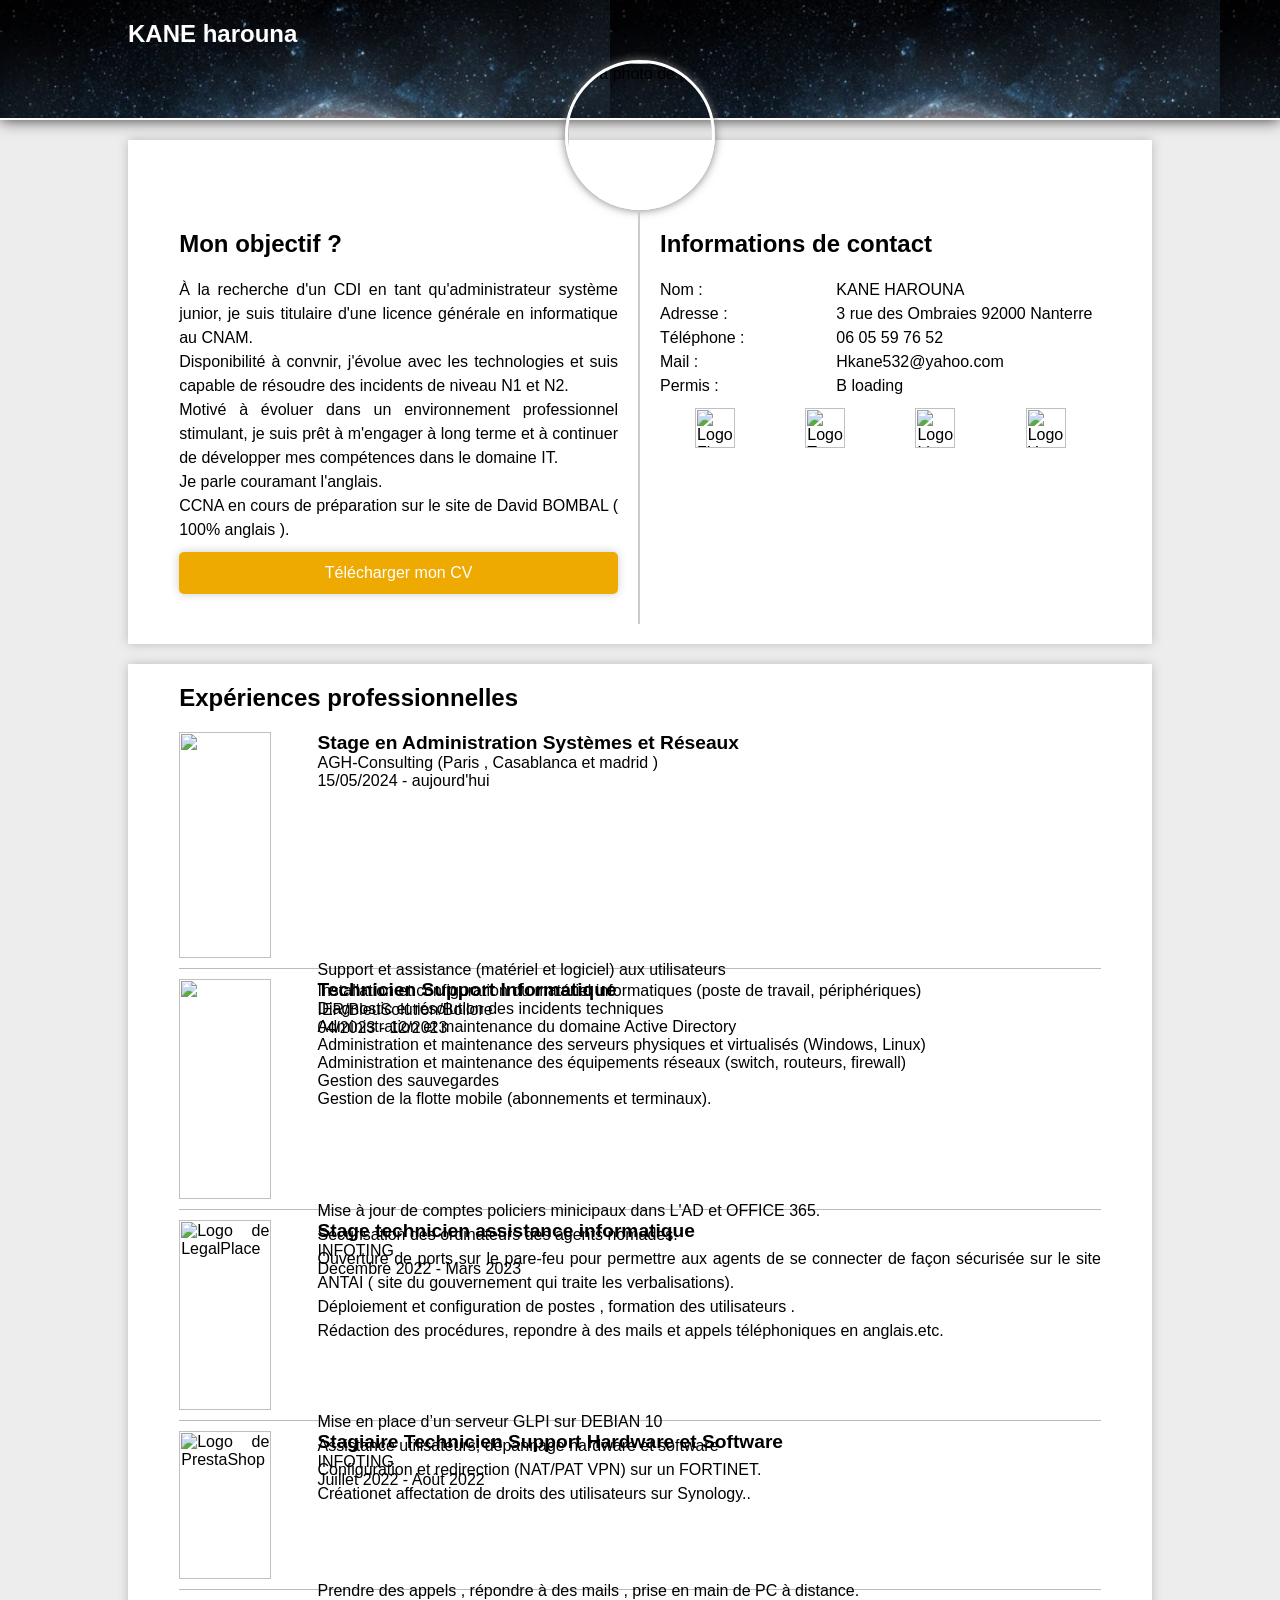
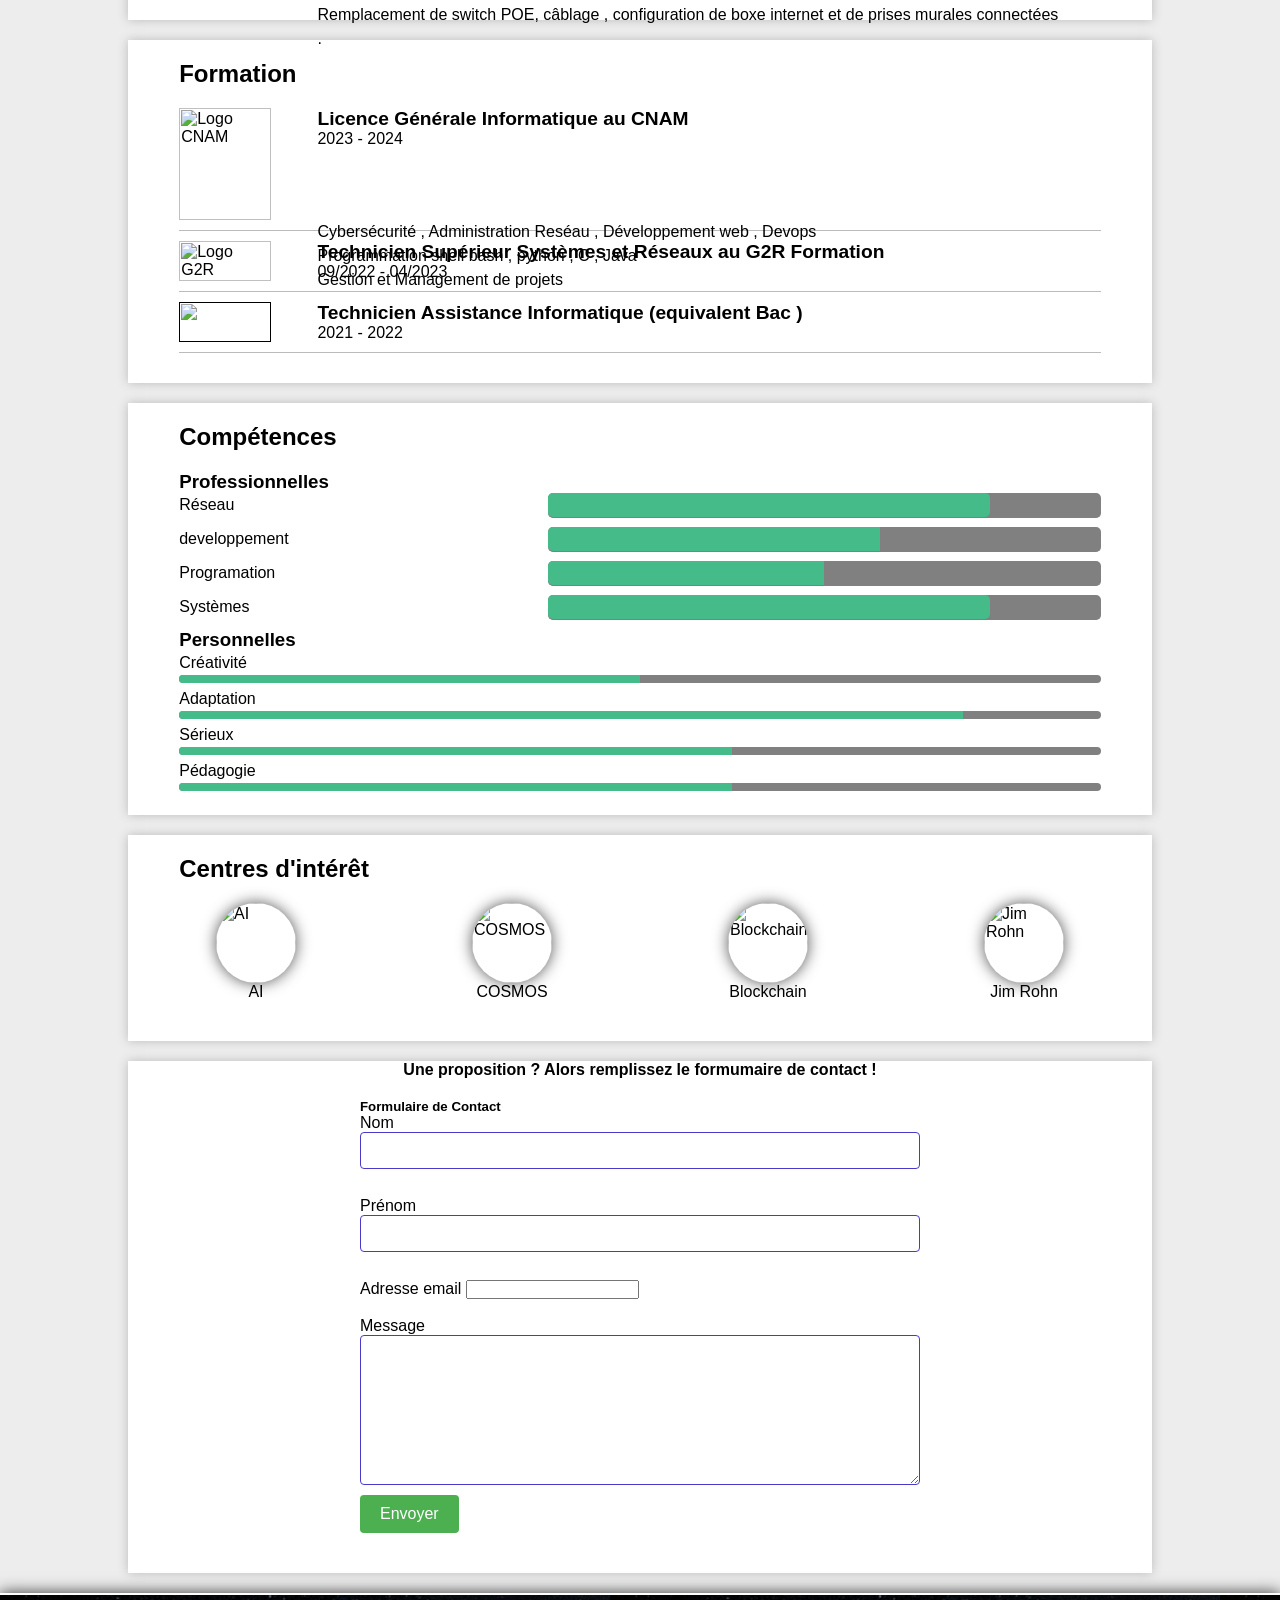
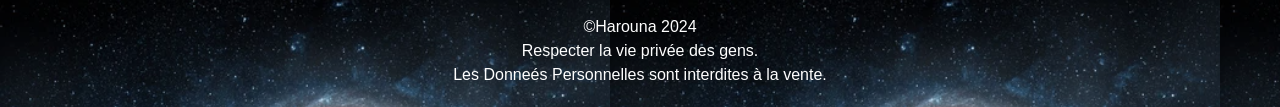
==== index.html @ 695bc8d9 "Update index.html" ====
<head>
    <title> Administrateur Systèmes Et Réseaux Junior </title>
    <meta charset="utf-8">
    <meta name="viewport"
          content="width=device-width, initial-scale=1, user-scalable=no">
    <link rel="stylesheet" href="cv.css">
</head>
<body>
    <header>
        <h1> KANE harouna </h1>
    </header>
    
    <section>
        <div class="photo">
            <img src="https://static.vecteezy.com/system/resources/previews/001/228/858/original/senegal-3d-flag-vector.jpg" alt="Ma photo de profil">
        </div>
        <div class="prez">
            <h2>Mon objectif ?</h2>
            <p>
                À la recherche d'un CDI en tant qu'administrateur système junior, je suis titulaire d'une licence générale en informatique au CNAM. <br>
                Disponibilité à convnir, j'évolue avec les technologies et suis capable de résoudre des incidents de niveau N1 et N2. <br>
                Motivé à évoluer dans un environnement professionnel stimulant, je suis prêt à m'engager à long terme et à continuer de développer mes compétences dans le domaine IT.<br>
                Je parle couramant l'anglais.<br>
            CCNA en cours de préparation sur le site de David BOMBAL ( 100% anglais ).<br>
            </p>
            <a href="Cv_kane.pdf" download>Télécharger mon CV</a>
        </div>
        <div class="contact">
            <h2>Informations de contact</h2>
            <div class="contact-flex">
                <p>Nom : </p>
                <p>KANE HAROUNA</p>
            </div>
            <div class="contact-flex">
                <p>Adresse : </p>
                <p>3 rue des Ombraies 92000 Nanterre </p>
            </div>
            <div class="contact-flex">
                <p>Téléphone :</p>
                <p>06 05 59 76 52 </p>
            </div>
            <div class="contact-flex">
                <p>Mail : </p>
                <p><a href="mailto:Hkane532@yahoo.com">Hkane532@yahoo.com</a></p>
            </div>
            <div class="contact-flex">
                <p>Permis :</p>
                <p>B loading</p>
            </div>
            <div class="social">
                <a href="#"><img src="https://pngimg.com/uploads/facebook_logos/facebook_logos_PNG19756.png" alt="Logo Fb"></a>
                <a href="#"><img src="https://i.pinimg.com/originals/f4/0c/8b/f40c8ba50a7198c58e817b7a942095e7.jpg" alt="Logo Tw"></a>
                <a href="#"><img src="https://lofrev.net/wp-content/photos/2017/04/linkedin_logo.jpg" alt="Logo Lk"></a>
                <a href="#"><img src="https://www.freepnglogos.com/uploads/official-youtube-logo-png-18.png" alt="Logo Yt"></a>
            </div>
        </div>
    </section>
    
    <section>
        <h2>Expériences professionnelles</h2>

        
<div class="exp">
            <div class="exp-logo">
                <a href="#"><img src="https://media-exp3.licdn.com/dms/image/C4D0BAQHtmVESTXMXCw/company-logo_200_200/0/1588252706798?e=2159024400&v=beta&t=Dt5MT1qcfnmVhbB_eit90j0igG1Q0CTsEUDr9odZNZM" alt=""></a>
            </div>
            <div class="exp-info">
                <h3> Stage en Administration Systèmes et Réseaux</h3>
                <h4>AGH-Consulting (Paris , Casablanca et madrid )</h4>
                <h4>15/05/2024 - aujourd'hui </h4><br>
            </div>
            <div class="exp-desc">
                <p> Support et assistance (matériel et logiciel) aux utilisateurs </p> </a>
          Installation et configuration du matériel informatiques (poste de travail, périphériques)<br>
          Diagnostic et résolution des incidents techniques <br>
          Administration et maintenance du domaine Active Directory<br>
          Administration et maintenance des serveurs physiques et virtualisés (Windows, Linux)<br>
          Administration et maintenance des équipements réseaux (switch, routeurs, firewall)<br>
          Gestion des sauvegardes<br>
          Gestion de la flotte mobile (abonnements et terminaux).<br>
                </p>
            </div>
        </div><br>

        <div class="exp">
            <div class="exp-logo">
                <a href="#"><img src="https://ia904600.us.archive.org/20/items/capture-decran-2024-05-13-110207_202405/Capture%20d%27%C3%A9cran%202024-05-13%20110207.png" alt=""></a>
            </div>
            <div class="exp-info">
                <h3>Technicien Support Informatique</h3>
                <h4>IER/BleuSolution/Bollore</h4>
                <h4>04/2023 - 12/2023</h4>
            </div>
            <div class="exp-desc">
                <p>Mise à jour de comptes policiers minicipaux dans L'AD et OFFICE 365.<br>
                Sécurisation des ordinateurs des agents nomades.<br>
                Ouverture de ports sur le pare-feu pour permettre aux agents de se connecter de
                façon sécurisée sur le site ANTAI ( site du gouvernement qui traite les
                verbalisations).<br>
                Déploiement et configuration de postes , formation des utilisateurs .<br>
                Rédaction des procédures, repondre à des mails et appels téléphoniques en
                anglais.etc.</p><br>
            </div>
        </div><br>
        
        <div class="exp">
            <div class="exp-logo">
                <a href="#"><img src="https://ia903203.us.archive.org/10/items/capture-decran-2024-05-13-112704/Capture%20d%27%C3%A9cran%202024-05-13%20112704.png" alt="Logo de LegalPlace"></a>
            </div>
            <div class="exp-info">
                <h3>Stage technicien assistance informatique</h3>
                <h4>INFOTING</h4>
                <h4>Decembre 2022 - Mars 2023</h4> <br>
            </div>
            <div class="exp-desc">
                <p>Mise en place d’un serveur GLPI sur DEBIAN 10<br>
                Assistance utilisateurs, dépannage hardware et software<br>
                Configuration et redirection (NAT/PAT VPN) sur un FORTINET.<br>
                Créationet affectation de droits des utilisateurs sur Synology..</p><br>
            </div>
        </div><br>
        <div class="exp">
            <div class="exp-logo">
                <a href="#"><img src="https://ia903203.us.archive.org/10/items/capture-decran-2024-05-13-112704/Capture%20d%27%C3%A9cran%202024-05-13%20112704.png" alt="Logo de PrestaShop"></a>
            </div>
            <div class="exp-info">
                <h3>Stagiaire Technicien Support Hardware et Software</h3>
                <h4>INFOTING</h4>
                <h4>Juillet 2022 - Août 2022</h4><br>
            </div>
            <div class="exp-desc">
                <p>Prendre des appels , répondre à des mails , prise en main de PC à distance.<br>
                Remplacement de switch POE, câblage , configuration de boxe internet et de
                prises murales connectées<br>
.</p>
            </div>
        </div>
    </section>
    
    <section>
        <h2>Formation</h2>
        <div class="exp">
            <div class="exp-logo">
                <a href="#"><img src="https://ia904600.us.archive.org/8/items/capture-decran-2024-05-13-142232/Capture%20d%27%C3%A9cran%202024-05-13%20142232.png" alt="Logo CNAM"></a>
            </div>
            <div class="exp-info">
                <h3>Licence Générale Informatique au CNAM </h3>
                <h4>2023 - 2024</h4>
            </div>
            <div class="exp-desc">
                <p>Cybersécurité , Administration Reséau , Développement web , Devops <br>
                Programmation shell bash , python , C , Java <br>
                Gestion et Management de projets <br>
</p>
            </div>
        </div>
        <div class="exp">
            <div class="exp-logo">
                <a href="#"><img src="https://ia904600.us.archive.org/0/items/capture-decran-2024-05-13-142314/Capture%20d%27%C3%A9cran%202024-05-13%20142314.png" alt="Logo G2R"></a>
            </div>
            <div class="exp-info">
                <h3>Technicien Supérieur Systèmes et Réseaux au G2R Formation
</h3>
                <h4>09/2022 - 04/2023 </h4>
            </div>
            <div class="exp-desc">
                <!-- p>blablabla</p> -->
            </div>
        </div>
        <div class="exp">
            <div class="exp-logo">
                <a href=""><img src="https://ia904600.us.archive.org/0/items/capture-decran-2024-05-13-142314/Capture%20d%27%C3%A9cran%202024-05-13%20142314.png" alt=""></a>
            </div>
            <div class="exp-info">
                <h3>Technicien Assistance Informatique (equivalent Bac )</h3>
                <h4>2021 - 2022</h4>
            </div>
            <div class="exp-desc">
                <!--<p>blablabla</p> -->
            </div>
        </div>
    </section>
    
    <section>
        <h2>Compétences</h2>
        <h3 class="h3gauche">Professionnelles</h3>
        <div class="comp">
            <p>Réseau</p>
            <div class="conteneur-barre"><span class="barre c100"></span></div>
        </div>
        <div class="comp">
            <p>developpement </p>
            <div class="conteneur-barre"><span class="barre c95"></span></div>
        </div>
        <div class="comp">
            <p>Programation</p>
            <div class="conteneur-barre"><span class="barre c90"></span></div>
        </div>
        <div class="comp">
            <p>Systèmes</p>
            <div class="conteneur-barre"><span class="barre c100"></span></div>
        </div>
        <h3 class="h3gauche">Personnelles</h3>
        <div class="comp2">
            <p>Créativité</p>
            
            <div class="conteneur-barre2"><span class="barre c90"></span></div>
        </div>
        <div class="comp2">
            <p>Adaptation</p>
           <!-- <p>85%</p> -->
            <div class="conteneur-barre2"><span class="barre c85"></span></div>
        </div>
        <div class="comp2">
            <p>Sérieux</p>
           <!-- <p>95%</p> -->
            <div class="conteneur-barre2"><span class="barre c95"></span></div>
        </div>
        <div class="comp2">
            <p>Pédagogie</p>
            <!--<p>95%</p>-->
            <div class="conteneur-barre2"><span class="barre c95"></span></div>
        </div>
    </section>
    
    <section>
        <h2>Centres d'intérêt</h2>
        <figure class="interet">
            <img src="https://ia600401.us.archive.org/14/items/capture-decran-2024-05-13-144453/Capture%20d%27%C3%A9cran%202024-05-13%20144453.png" alt="AI">
            <figcaption>AI</figcaption>
        </figure>
        <figure class="interet">
            <img src="https://ia902209.us.archive.org/5/items/capture-decran-2024-05-13-144710/Capture%20d%27%C3%A9cran%202024-05-13%20144710.png" alt="COSMOS">
            <figcaption>COSMOS</figcaption>
        </figure>
        <figure class="interet">
            <img src="https://ia800300.us.archive.org/1/items/capture-decran-2024-05-13-144907/Capture%20d%27%C3%A9cran%202024-05-13%20144907.png" alt="Blockchain">
            <figcaption>Blockchain</figcaption>
        </figure>
        <figure class="interet">
            <img src="https://ia600400.us.archive.org/4/items/capture-decran-2024-05-13-144802/Capture%20d%27%C3%A9cran%202024-05-13%20144802.png" alt="Jim Rohn">
            <figcaption>Jim Rohn</figcaption>
        </figure>
    </section>
    
    <section>
      <h4>Une proposition ? Alors remplissez le formumaire de contact !</h4>
    <div class="container">
        <h5>Formulaire de Contact</h5>
        <form action="/envoyer_email.php" method="post"> 
            <label for="nom">Nom</label>
            <input type="text" id="nom" name="nom" required> <br> <br>
            <label for="nom">Prénom</label>
            <input type="text" id="nom" name="nom" required> <br> <br>
            <label for="email">Adresse email </label>
            <input type="email" id="email" name="email" required> <br> <br>
    
            <label for="message">Message </label>
            <textarea id="message" name="message" required></textarea>
    
            <input type="submit" value="Envoyer">
        </form>
    </div>
    </section>
    
    <footer>
        <p><a href="https://www.linkedin.com/in/h-kane">©Harouna </a> 2024</p>
        <p>Respecter la vie privée des gens. <br>
          Les Donneés Personnelles sont interdites à la vente.</p>
    </footer>
</body>
---- cv.css ----
/*STYLES GENERAUX*/
*{
    font-family: Avenir, sans-serif;
    padding: 0px;
    margin: 0px;
    text-align: justify;
    box-sizing: border-box;
}
body{
    background: #ededed;
}
p{
    font-size: 1em;
    line-height: 1.5em;
}
a{
    text-decoration: none;
    color: #000;
}

/*HEADER & FOOTER*/
header, footer{
    width: 100%;
    padding: 20px 0px;
    background: url("cvimg.png") #4f4f4f;
    box-shadow: 0px 0px 15px #333;
}
header{
    border-bottom: 2px solid #fff;
    height: 120px;
}
header h1{
    color: white;
    font-size: 1.5em;
    width: 90%;
    margin: 0 auto;
}

footer{
    border-top: 2px solid #fff;
}
footer p{
    width: 90%;
    margin: 0 auto;
    color: #fff;
    text-align: center;
}
footer a{
    color: #fff;
}

/*SECTIONS*/
section{
    display: flex; 
    flex-flow: row wrap;
    justify-content: center;
    width: 100%;
    padding-bottom: 20px;
    margin: 20px auto;
    box-shadow: 0px 0px 10px #bbb;
    background-color: #fff;
}

section h2{
    margin: 20px 0;
    width: 90%;
}
section > div{
    width: 90%;
}

/*SECTION INFOS*/
.photo{
    text-align: center;
}
.photo img{
    width: 150px;
    height: 150px;
    border: 3px solid #fff;
    box-shadow: 0px 0px 10px #777;
    border-radius: 50%;
    margin-top: -80px;
}
.prez{
    border-bottom: 2px dashed #ccc;
}
.prez a{
    display: block;
    text-align: center;
    padding: 10px;
    margin: 10px auto 30px auto;
    color: #fff;
    background-color: #EA0;
    box-shadow: 0px 0px 10px #ccc;
    border-radius: 5px;
}
.contact-flex{
    display: flex;
    flex-flow: row wrap;
    align-items: center;
}
.contact-flex p:first-child{
    flex: 0 0 40%;
}
.contact-flex p:last-child{
    flex: 0 0 60%;
}
.social{
    display: flex;
    justify-content: space-around;
    margin: 10px auto 0px auto;
}
.social img{
    width: 40px;
    height: 40px;
}

/*SECTION EXP ET FORMATION*/
.exp{
    display: flex;
    flex-flow: row wrap;
    border-bottom: 1px solid #bbb;
    padding-bottom: 10px;
    margin-bottom: 10px;
}
.exp-info{
    display: flex;
    flex-flow: column wrap;
}
.exp-logo{
    flex: 0 0 25%;
    max-width: 100px;
}
.exp-info{
    flex: 0 0 70%;
    margin-left: auto;
}
.exp img{
    width: 100%;
}
.exp h3{
    font-size:  1.2em;
}
.exp h4{
    font-size:  1em;
    font-weight: normal;
}

/*SECTION COMPETENCES*/
.h3gauche{
    width: 90%;
}
.comp{
    display:flex;
    flex-flow: row wrap;
    margin-bottom: 10px;
}
.comp p{
    flex: 0 0 40%;
}
.conteneur-barre{
    flex: 0 0 60%;
    border-radius: 5px;
    background-color: grey;
    border-bottom: 1px ridge grey;
}
.barre{
    display: block;
    height: 100%;
    border-top-left-radius: 5px;
    border-bottom-left-radius: 5px;
}
.c85{
    width: 85%;
    background-color: rgb(68, 187, 136);
}
.c90{
    width: 50%;
    background-color: #4B8;
}
.c95{
    width: 60%;
    background-color: #4B8;
}
.c100{
    width: 80%;
    background-color: #4B8;
    border-radius: 5px;
}
.comp2{
    display: flex;
    flex-flow: row wrap;
    justify-content: space-between;
}
.conteneur-barre2{
    flex: 0 0 100%;
    height: 0.5em;
    margin-bottom: 0.25em;
    border-radius: 5px;
    background-color: grey;
}

/*SECTION INTERETS*/
.interet{
    flex: 0 1 50%;
    display: flex;
    flex-flow: column wrap;
    align-items: center;
    margin-bottom: 20px;
}
.interet img{
    width: 80px;
    height: 80px;
    border-radius: 50%;
    box-shadow: 0px 0px 15px #555;
}

/*VERSION BUREAU DU CV*/
@media screen and (min-width: 980px){
    section{
        width: 80%;
        box-shadow: 0px 0px 10px #bbb;
    }
    a:hover{
        color: #EA0;
    }
    header h1{
        width: 80%;
    }
    .prez, .contact{
        flex: 0 0 45%;
    }
    .prez{
        border-bottom: none;
        border-right: 2px solid #ccc;
        padding-right: 20px;
        margin-left: auto;
    }
    .contact{
        padding-left: 20px;
        margin-right: auto;
    }
    .prez a{
        border: 2px solid transparent;
    }
    .prez a:hover{
        color: #f28835;
        background-color: #fff;
        border: 2px solid #f28835;
        box-shadow: 0px 0px 20px #666;
    }
    .exp-logo{
        flex: 0 0 10%;
    }
    .exp-info, .exp-desc{
        flex: 0 0 85%;
        margin-left: auto;
    }
    .interet{
        flex: 0 1 25%;
    }
}
    .container {
     max-width: 600px;
     margin: 0 auto;
     padding: 20px;
 }

    input[type="text"],
    textarea {
     width: 100%;
     padding: 10px;
     margin-bottom: 10px;
     border: 1px solid #493aca;
     border-radius: 4px;
     box-sizing: border-box;
 }

    textarea {
     height: 150px;
 }

    input[type="submit"] {
     background-color: #4CAF50;
     color: white;
     padding: 10px 20px;
     border: none;
     border-radius: 4px;
     cursor: pointer;
     font-size: 16px;
 }

    input[type="submit"]:hover {
     background-color: #45a049;
 }
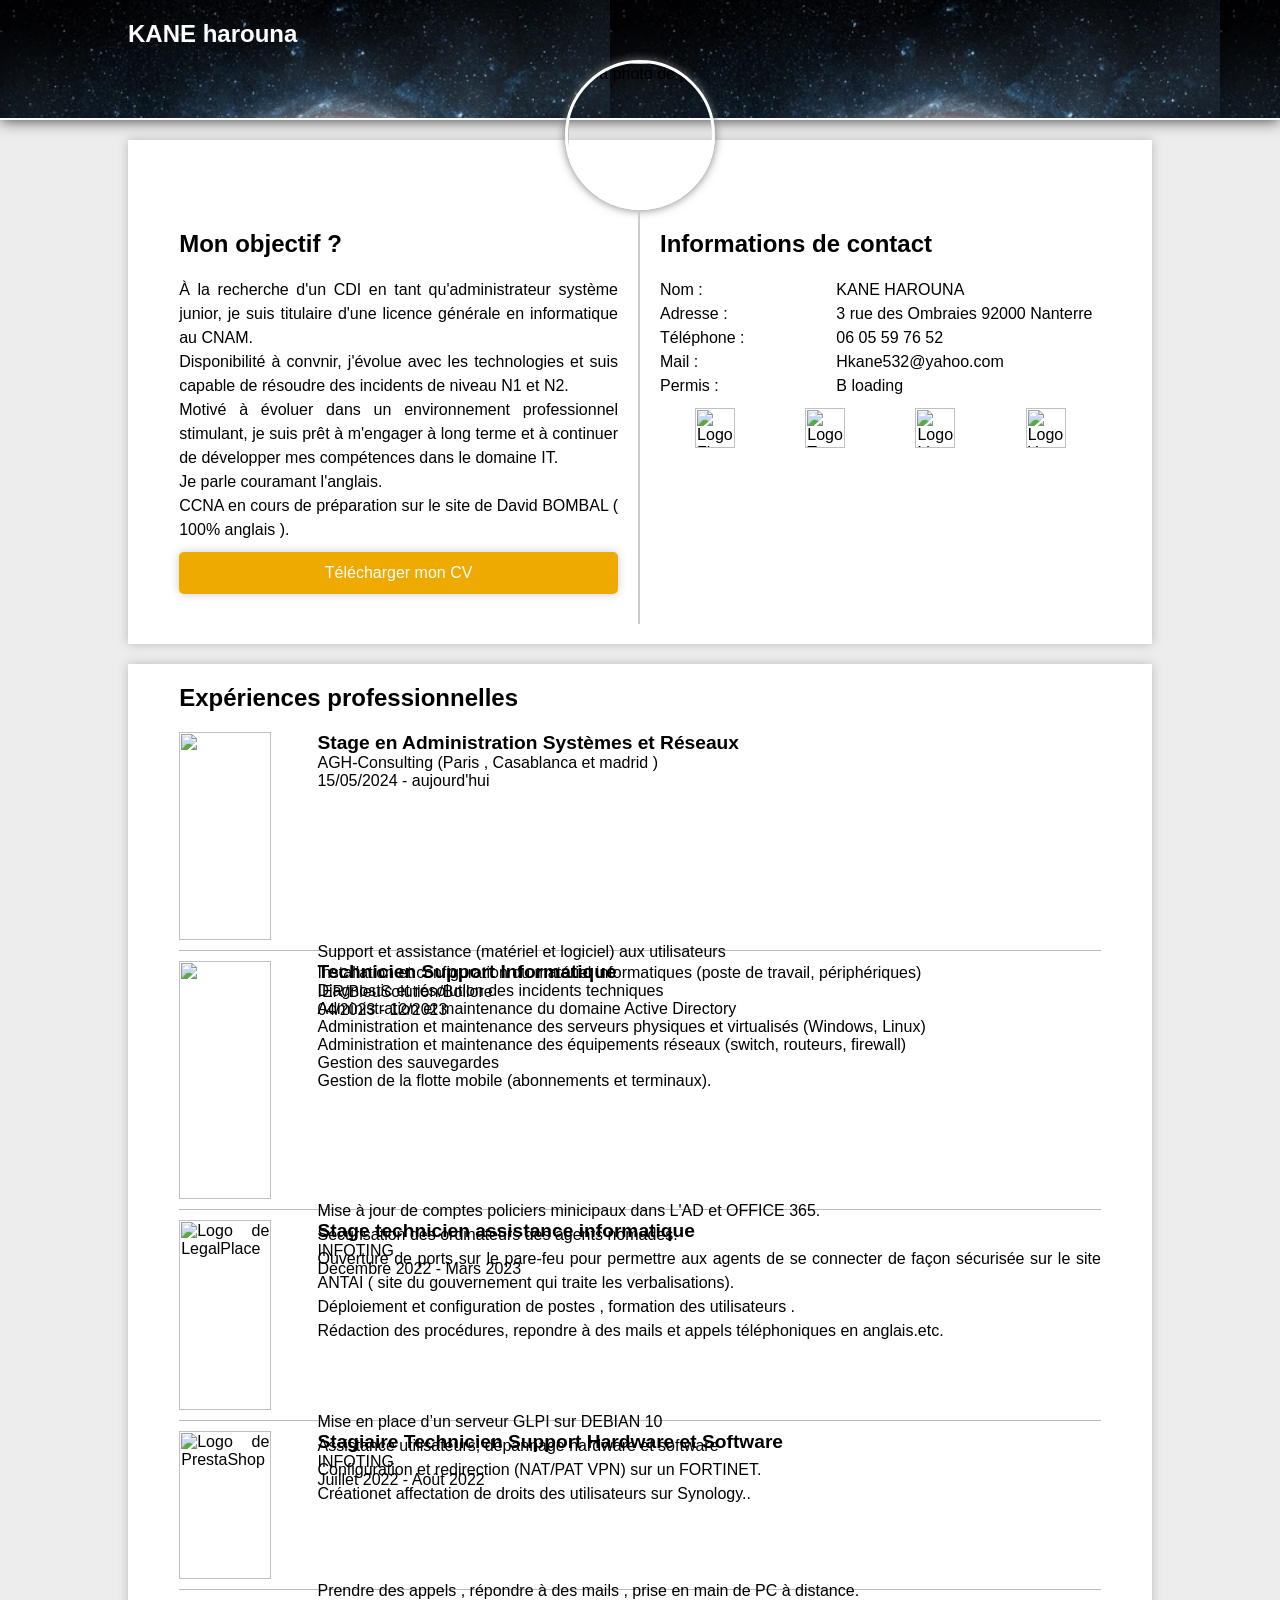
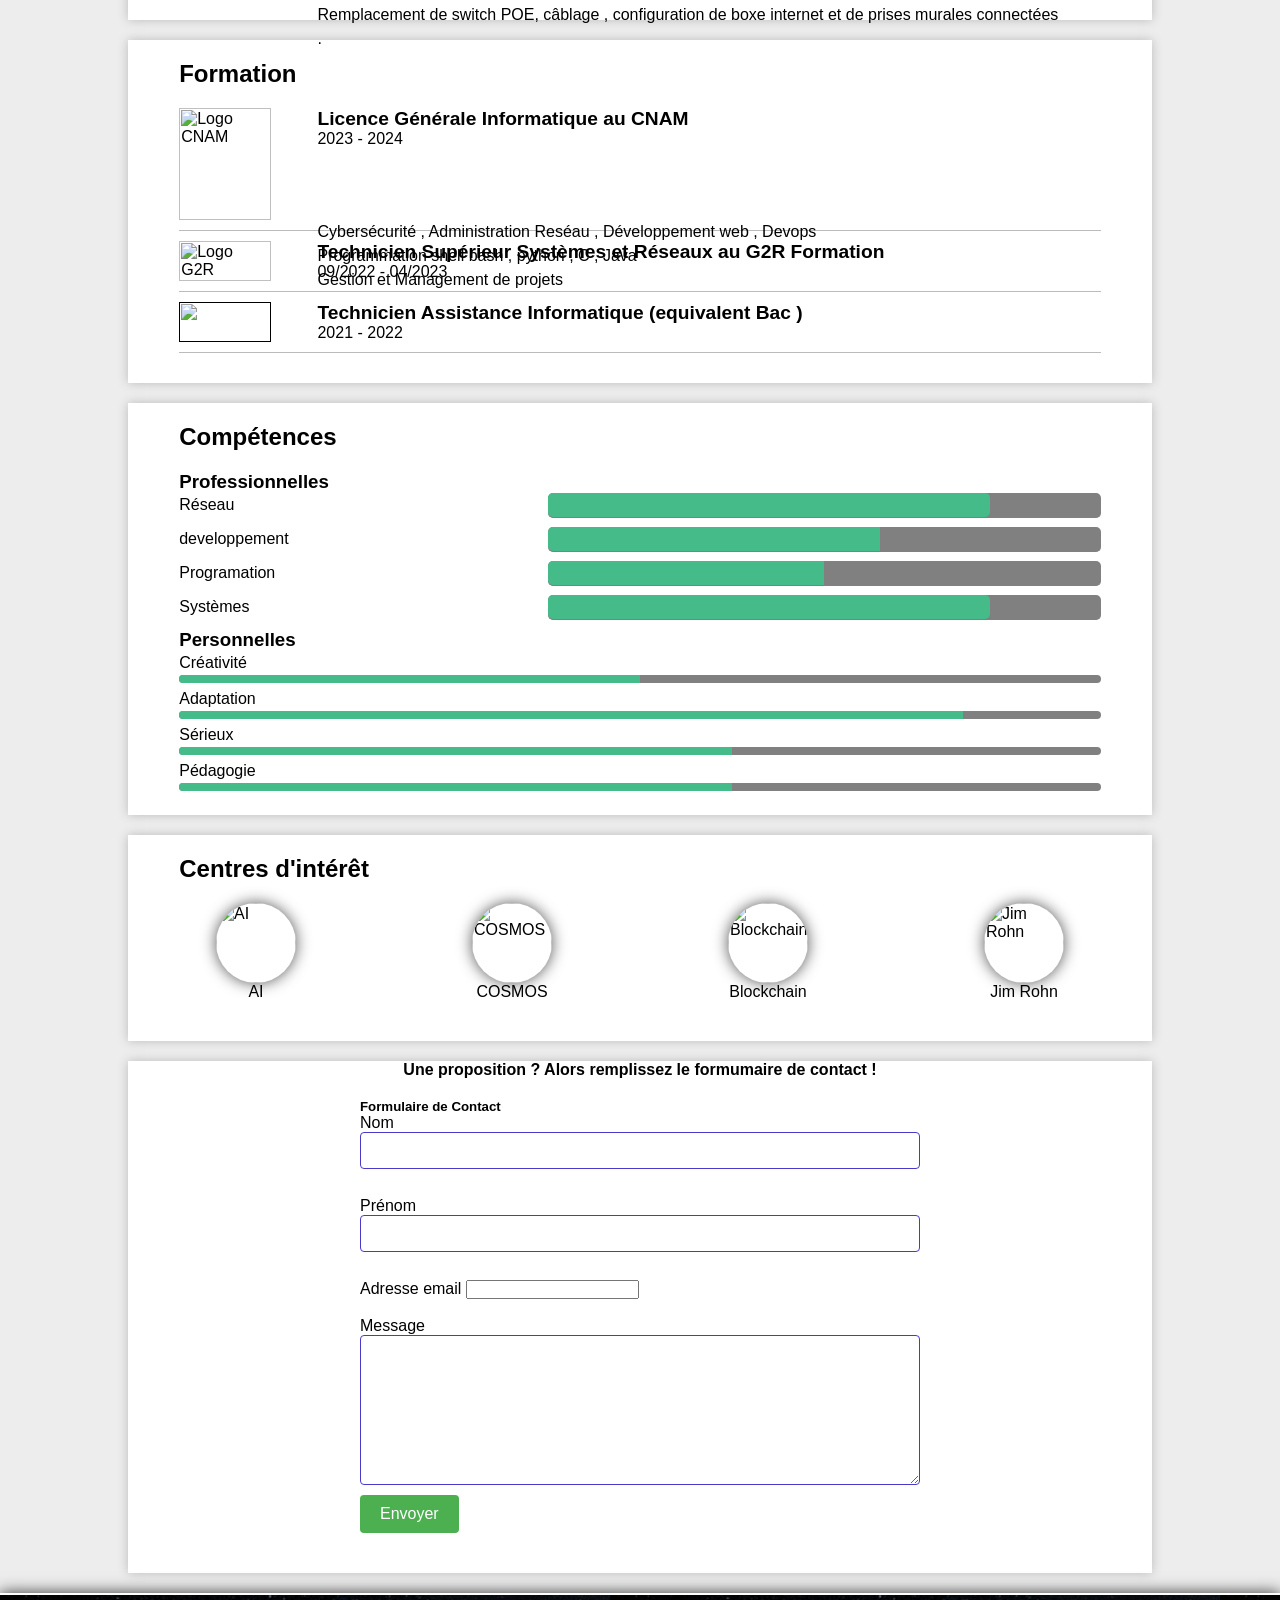
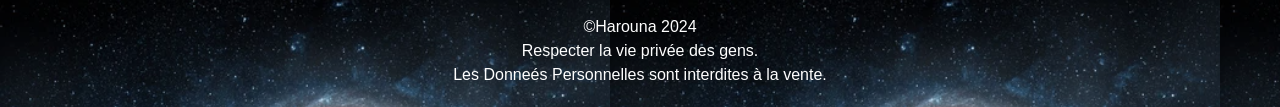
==== commit d44bc386: "Update index.html" ====
--- a/index.html
+++ b/index.html
@@ -62,15 +62,15 @@
         
 <div class="exp">
             <div class="exp-logo">
-                <a href="#"><img src="https://media-exp3.licdn.com/dms/image/C4D0BAQHtmVESTXMXCw/company-logo_200_200/0/1588252706798?e=2159024400&v=beta&t=Dt5MT1qcfnmVhbB_eit90j0igG1Q0CTsEUDr9odZNZM" alt=""></a>
+                <a href="#"><img src="https://ia803409.us.archive.org/19/items/capture-decran-2024-09-14-153223_202409/Capture%20d%27%C3%A9cran%202024-09-14%20153223.png" alt=""></a>
             </div>
             <div class="exp-info">
                 <h3> Stage en Administration Systèmes et Réseaux</h3>
                 <h4>AGH-Consulting (Paris , Casablanca et madrid )</h4>
-                <h4>15/05/2024 - aujourd'hui </h4><br>
-            </div>
-            <div class="exp-desc">
-                <p> Support et assistance (matériel et logiciel) aux utilisateurs </p> </a>
+                <h4>15/05/2024 - aujourd'hui </h4>
+            </div>
+            <div class="exp-desc">
+                <p> Support et assistance (matériel et logiciel) aux utilisateurs </p> 
           Installation et configuration du matériel informatiques (poste de travail, périphériques)<br>
           Diagnostic et résolution des incidents techniques <br>
           Administration et maintenance du domaine Active Directory<br>
@@ -89,7 +89,7 @@
             <div class="exp-info">
                 <h3>Technicien Support Informatique</h3>
                 <h4>IER/BleuSolution/Bollore</h4>
-                <h4>04/2023 - 12/2023</h4>
+                <h4>04/2023 - 12/2023</h4><br>
             </div>
             <div class="exp-desc">
                 <p>Mise à jour de comptes policiers minicipaux dans L'AD et OFFICE 365.<br>
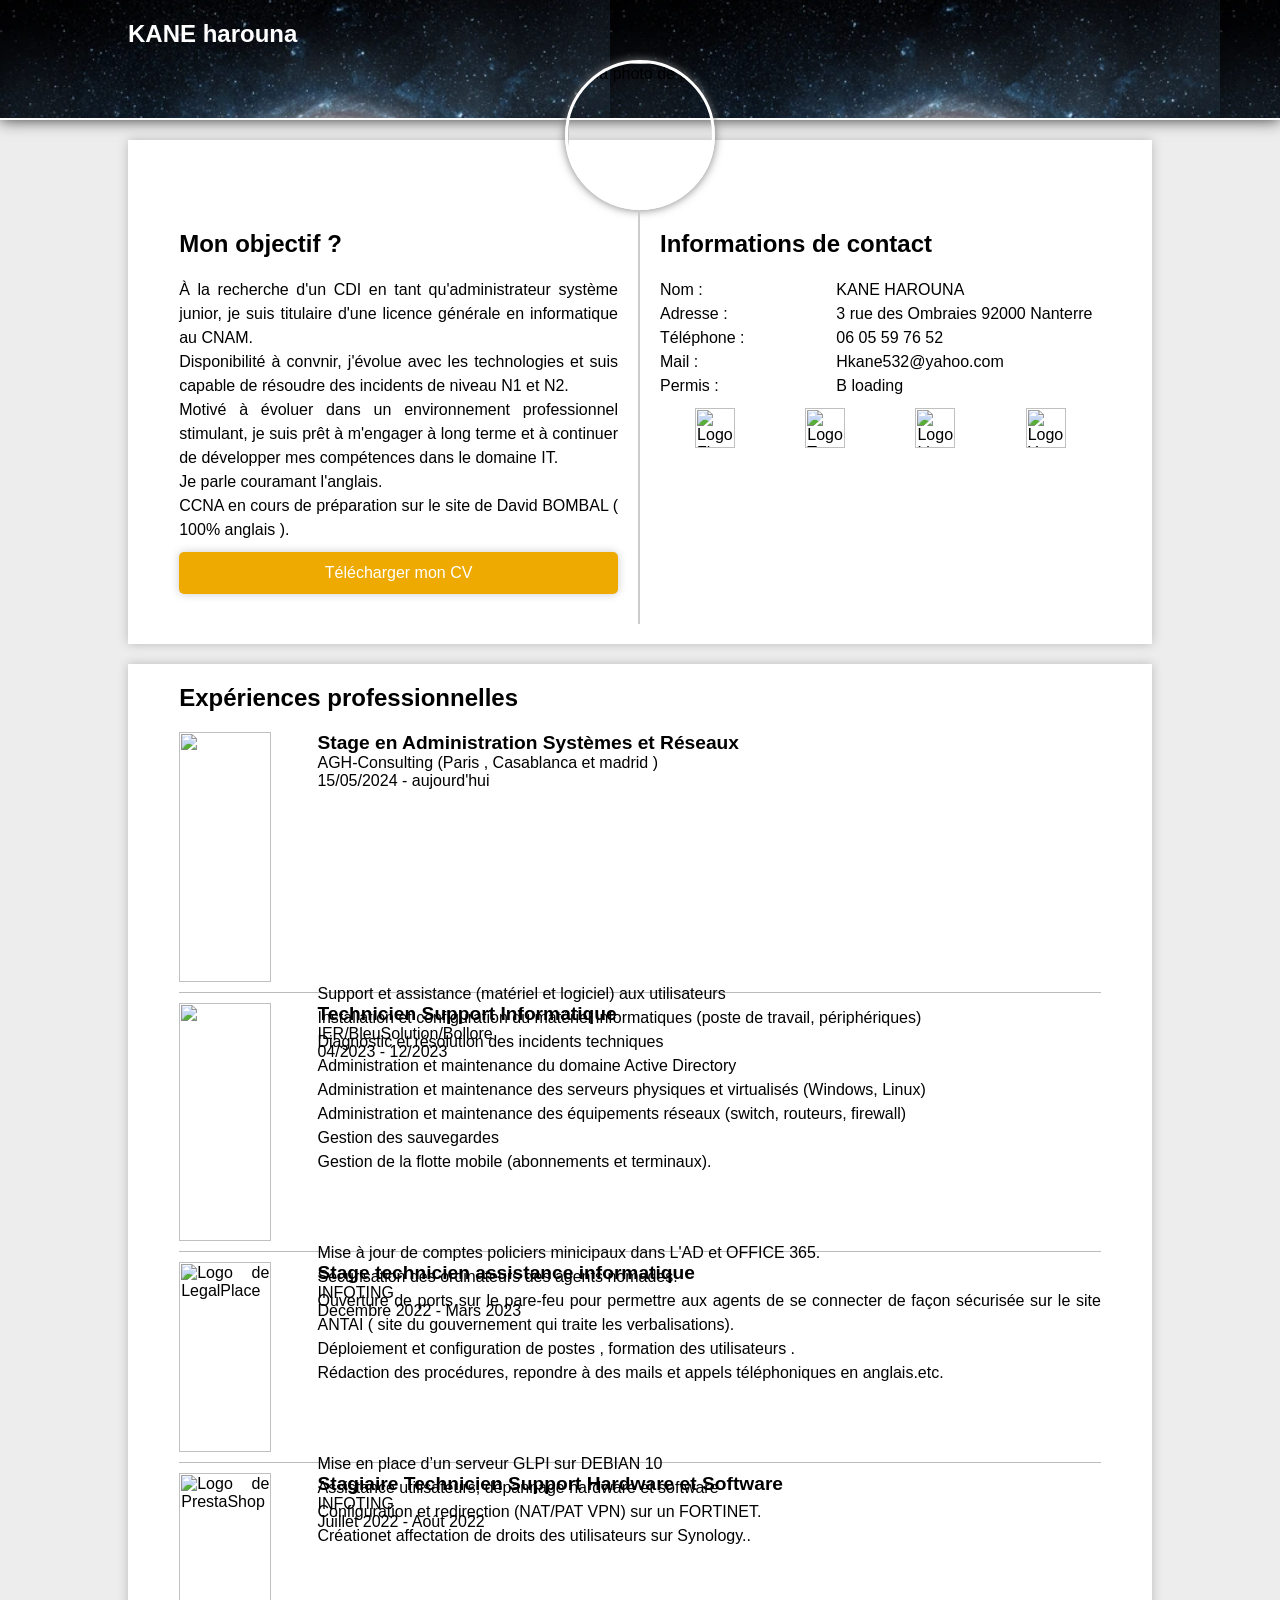
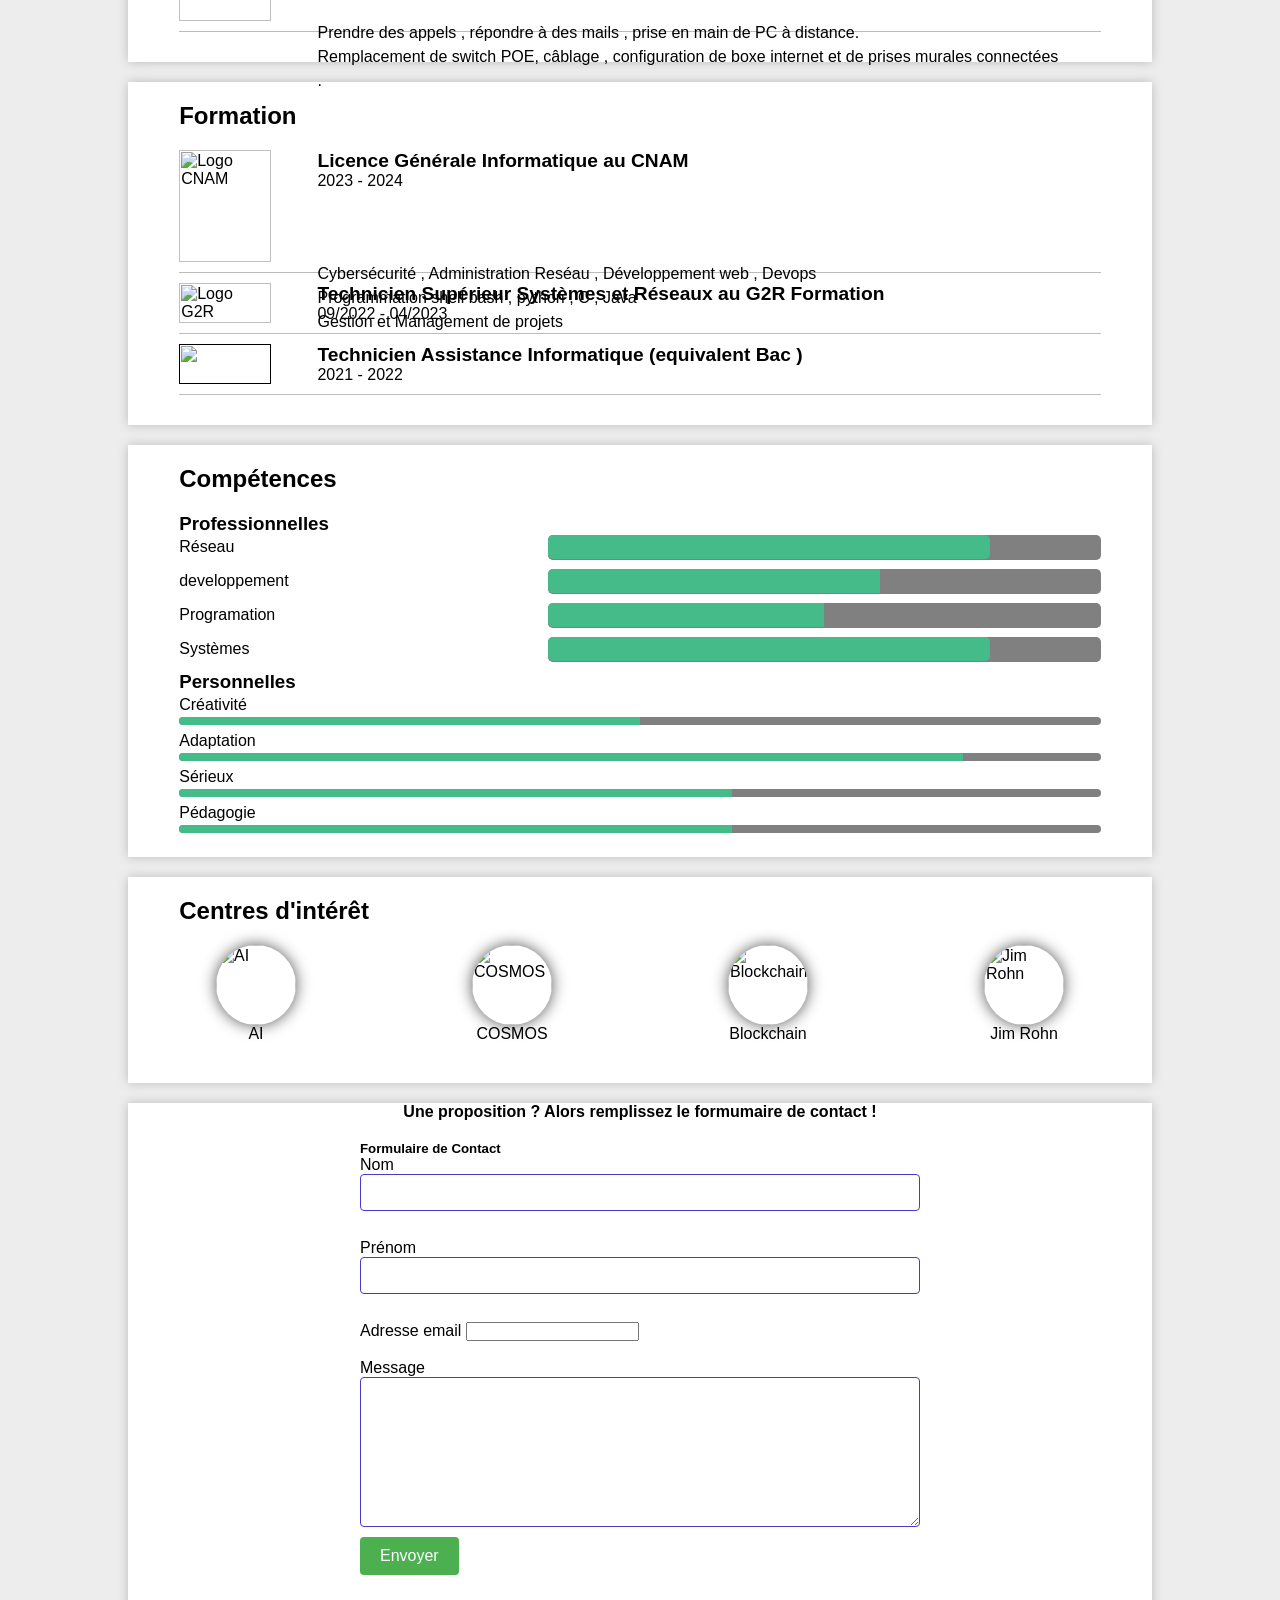
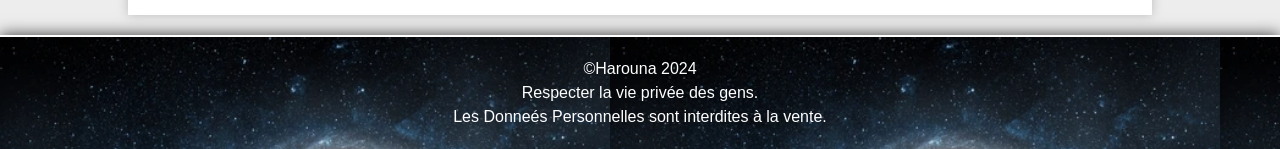
==== commit 290183fe: "Update index.html" ====
--- a/index.html
+++ b/index.html
@@ -70,7 +70,7 @@
                 <h4>15/05/2024 - aujourd'hui </h4>
             </div>
             <div class="exp-desc">
-                <p> Support et assistance (matériel et logiciel) aux utilisateurs </p> 
+                <p> Support et assistance (matériel et logiciel) aux utilisateurs <br>
           Installation et configuration du matériel informatiques (poste de travail, périphériques)<br>
           Diagnostic et résolution des incidents techniques <br>
           Administration et maintenance du domaine Active Directory<br>
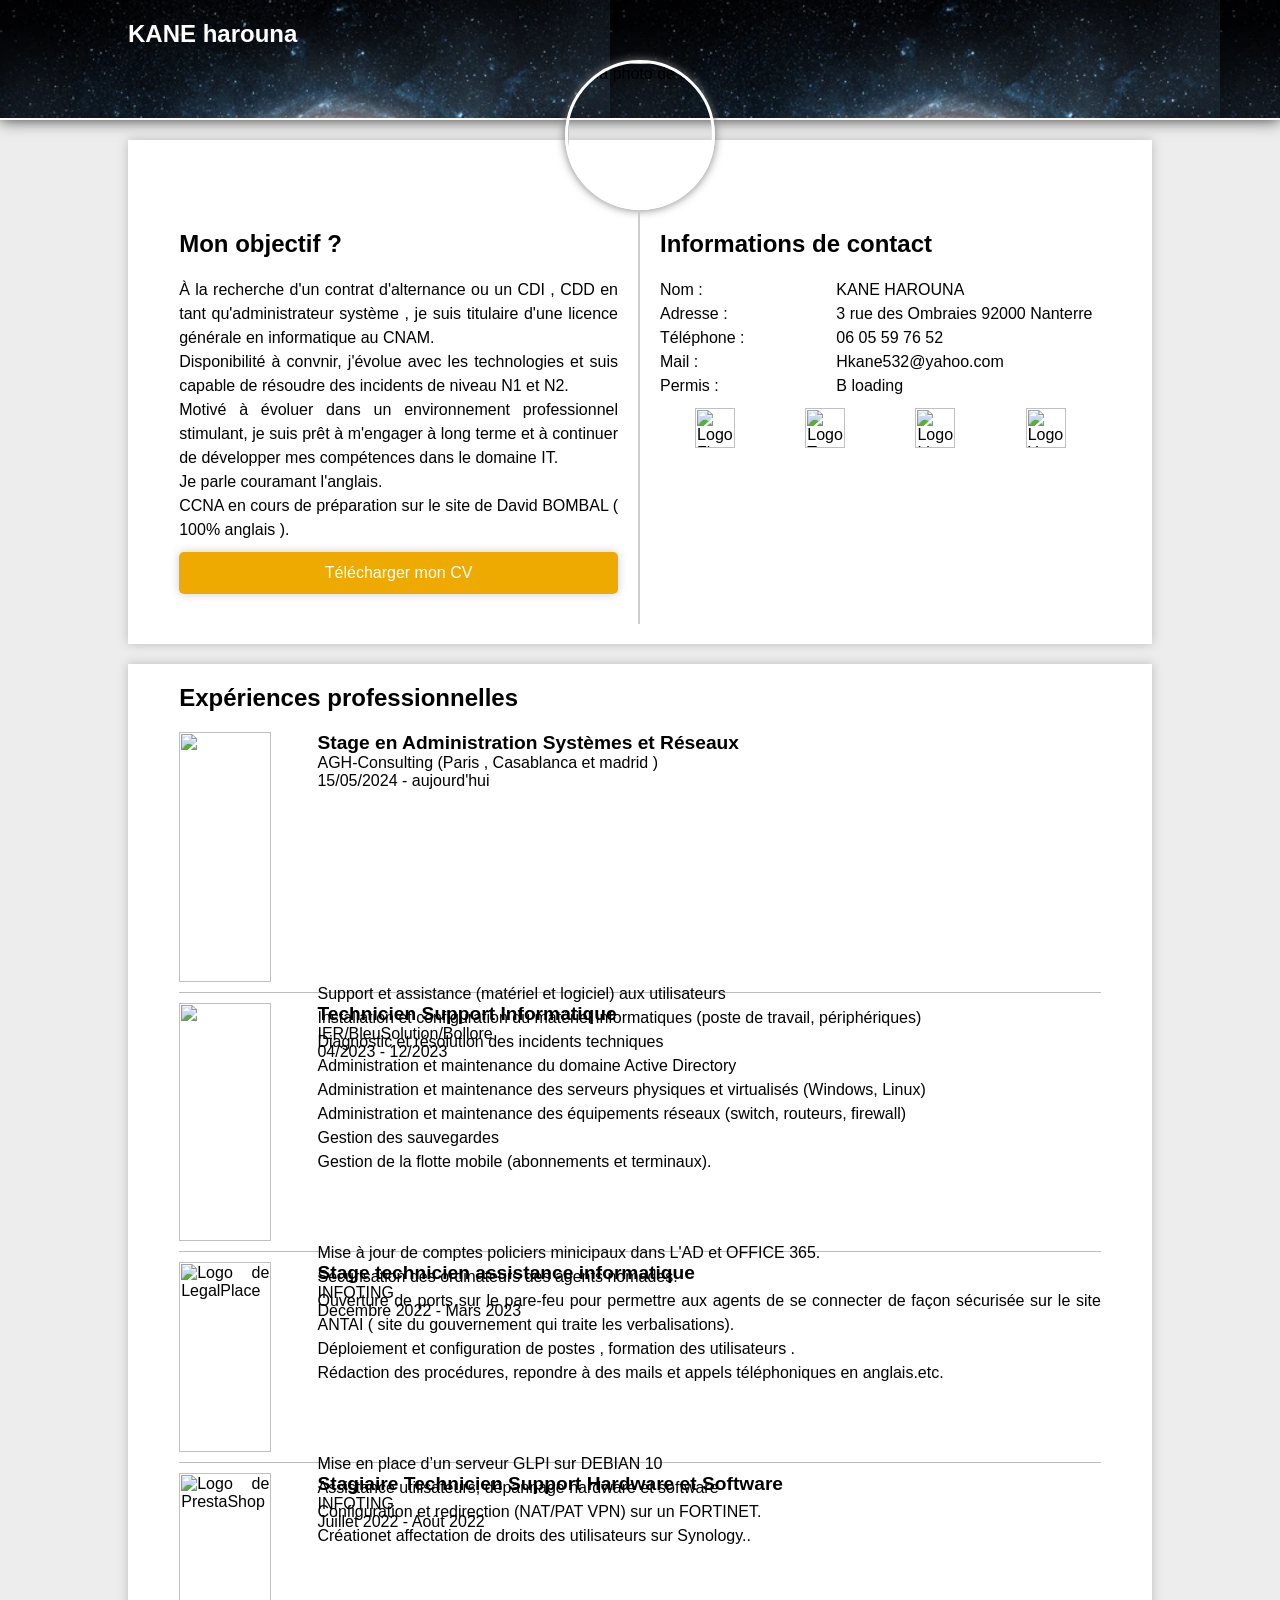
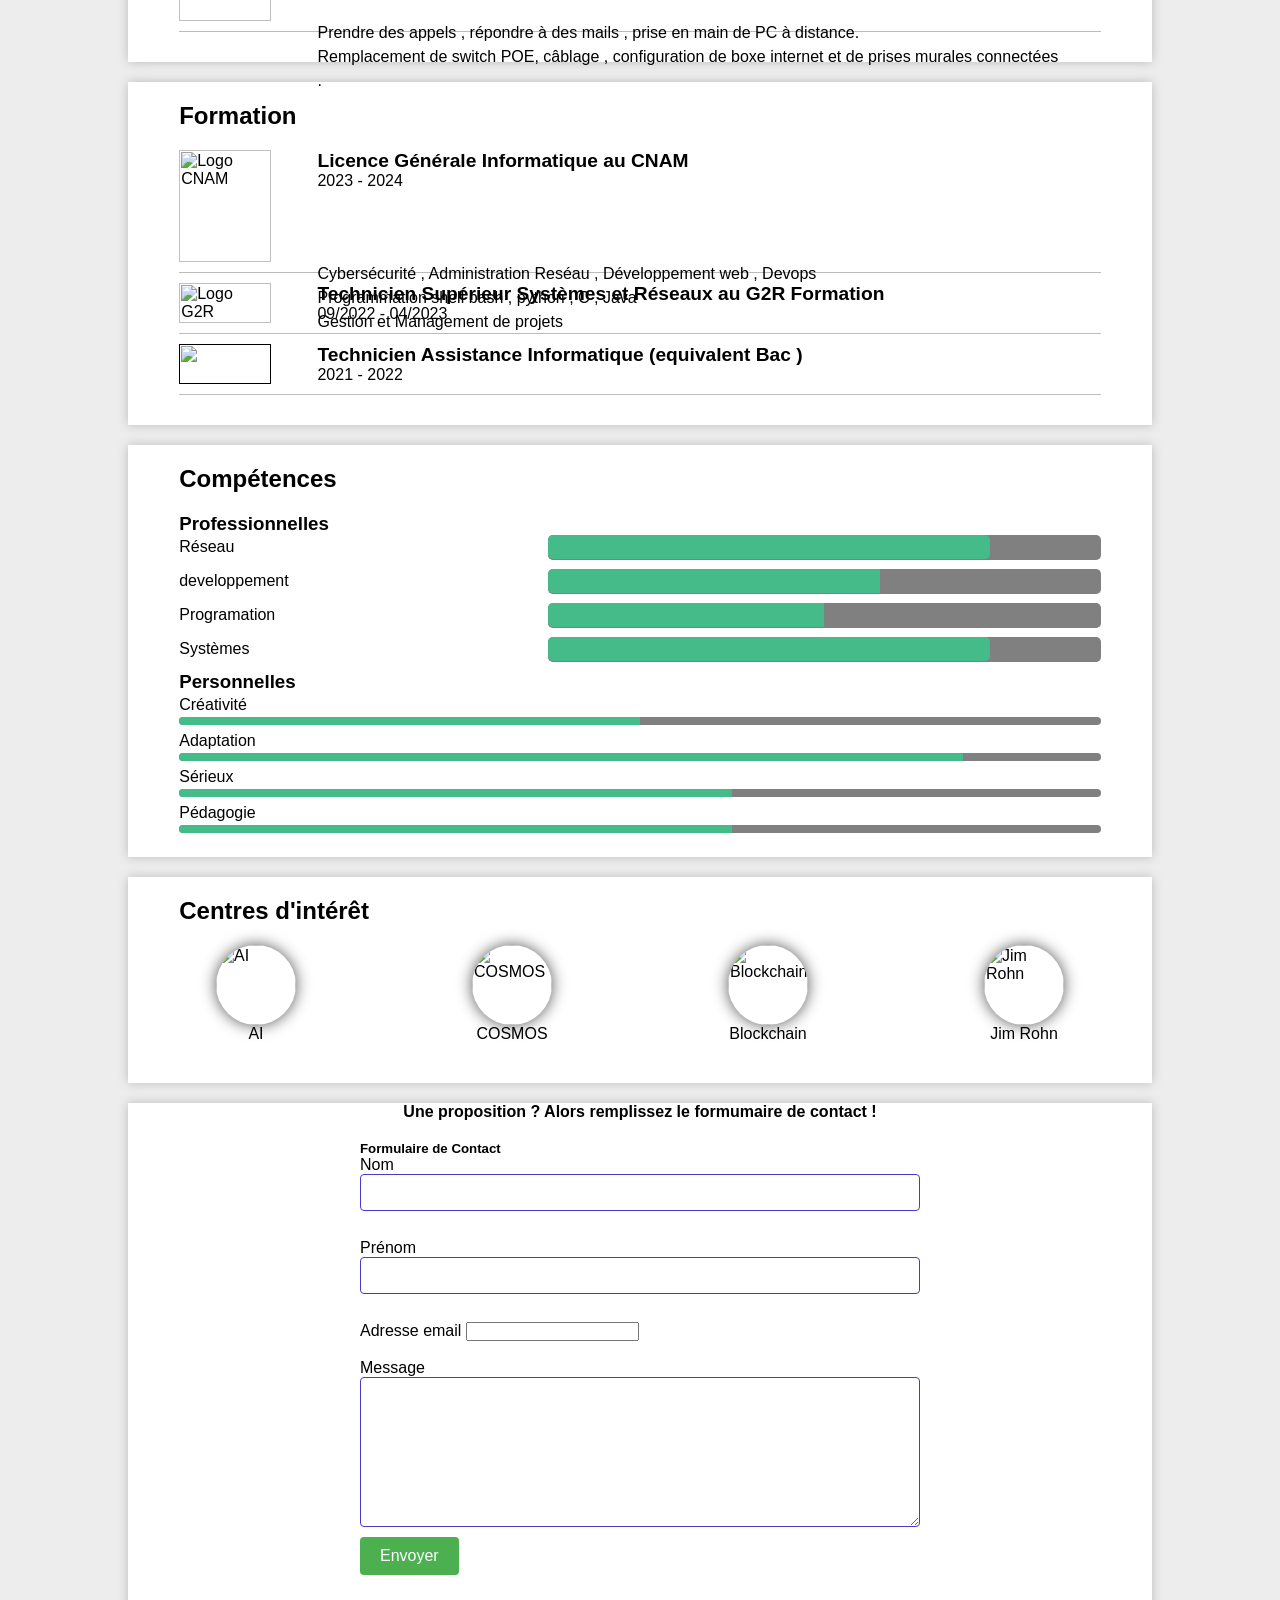
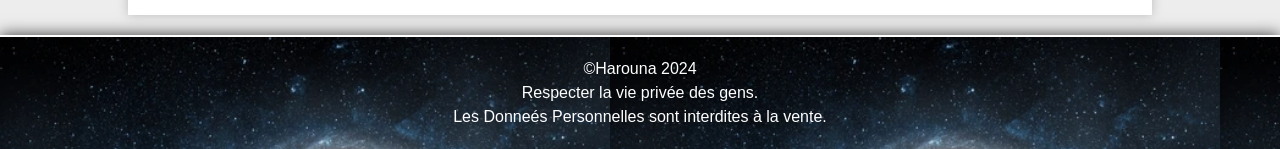
==== commit fafa8c30: "Update index.html" ====
--- a/index.html
+++ b/index.html
@@ -17,13 +17,13 @@
         <div class="prez">
             <h2>Mon objectif ?</h2>
             <p>
-                À la recherche d'un CDI en tant qu'administrateur système junior, je suis titulaire d'une licence générale en informatique au CNAM. <br>
+                À la recherche d'un contrat d'alternance ou un CDI , CDD en tant qu'administrateur système , je suis titulaire d'une licence générale en informatique au CNAM. <br>
                 Disponibilité à convnir, j'évolue avec les technologies et suis capable de résoudre des incidents de niveau N1 et N2. <br>
                 Motivé à évoluer dans un environnement professionnel stimulant, je suis prêt à m'engager à long terme et à continuer de développer mes compétences dans le domaine IT.<br>
                 Je parle couramant l'anglais.<br>
             CCNA en cours de préparation sur le site de David BOMBAL ( 100% anglais ).<br>
             </p>
-            <a href="Cv_kane.pdf" download>Télécharger mon CV</a>
+            <a href="CV_2024-09-14_Harouna_Kane.pdf" download>Télécharger mon CV</a>
         </div>
         <div class="contact">
             <h2>Informations de contact</h2>
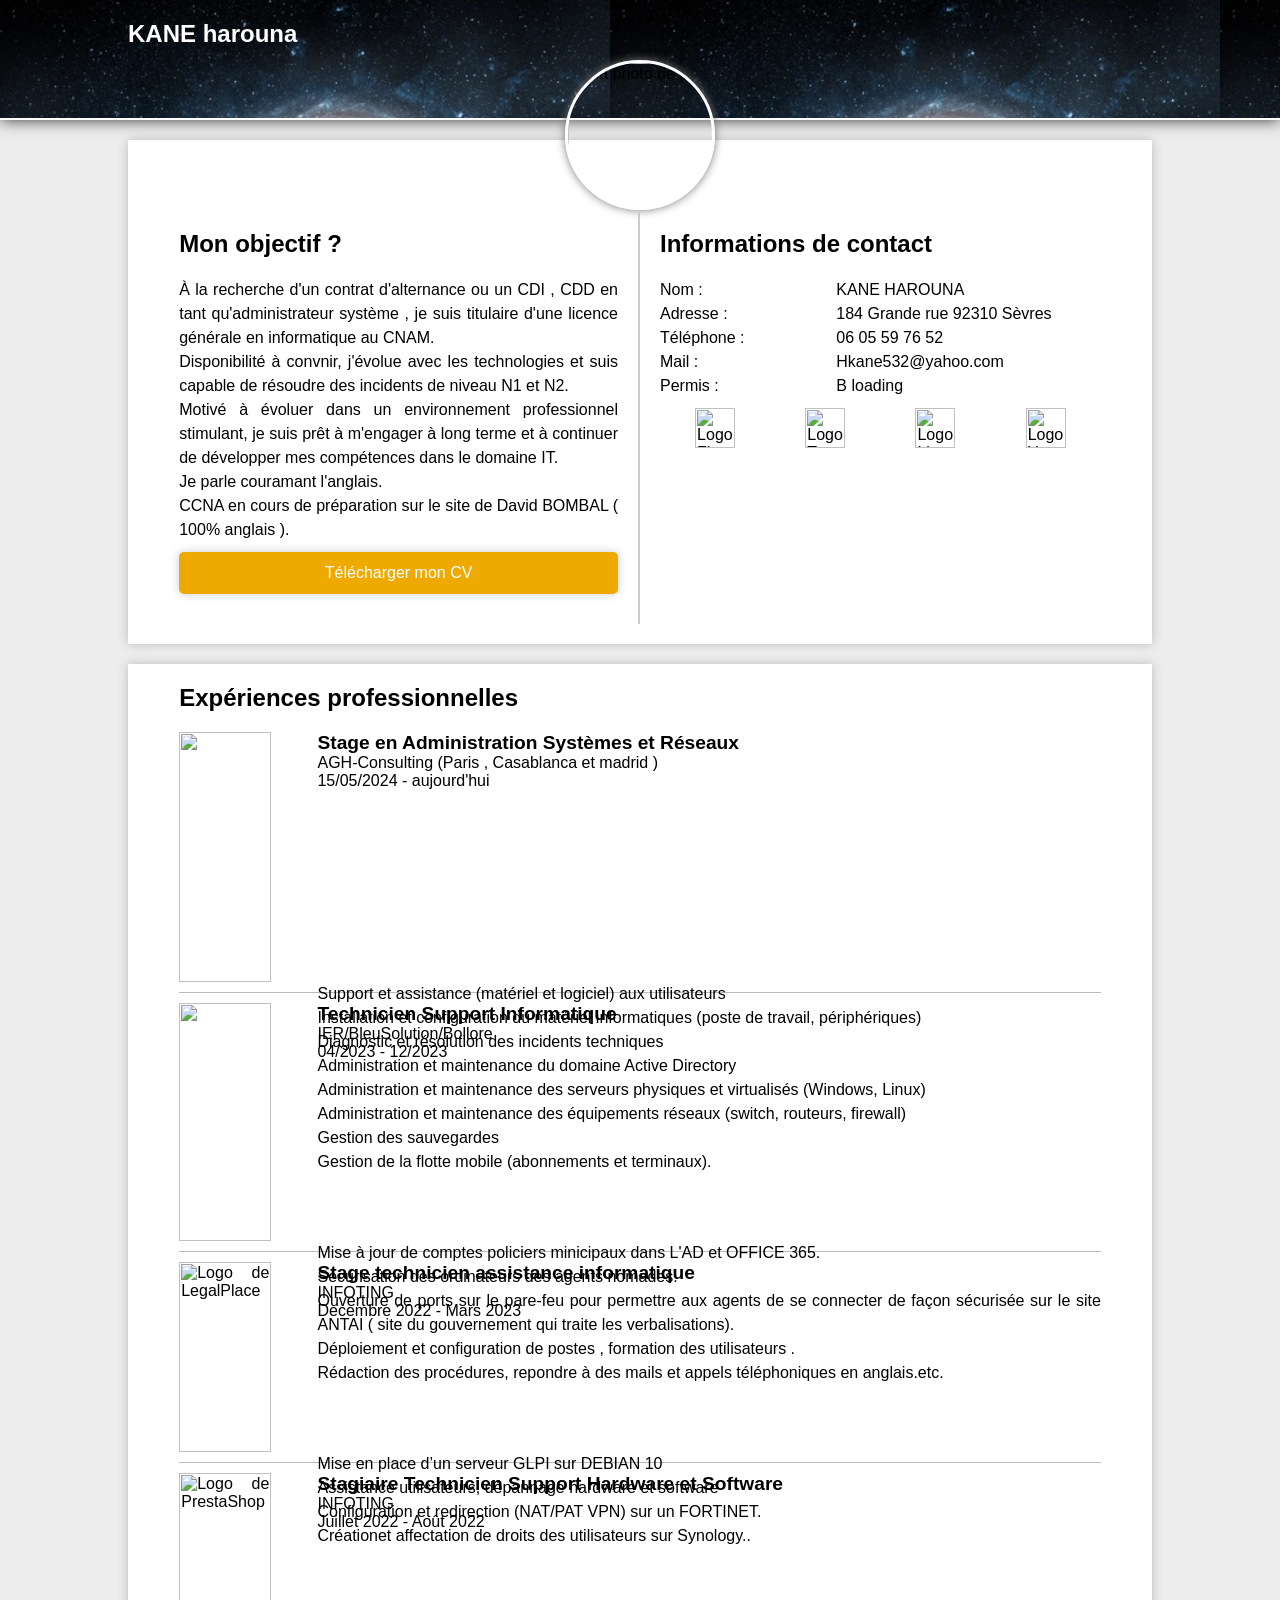
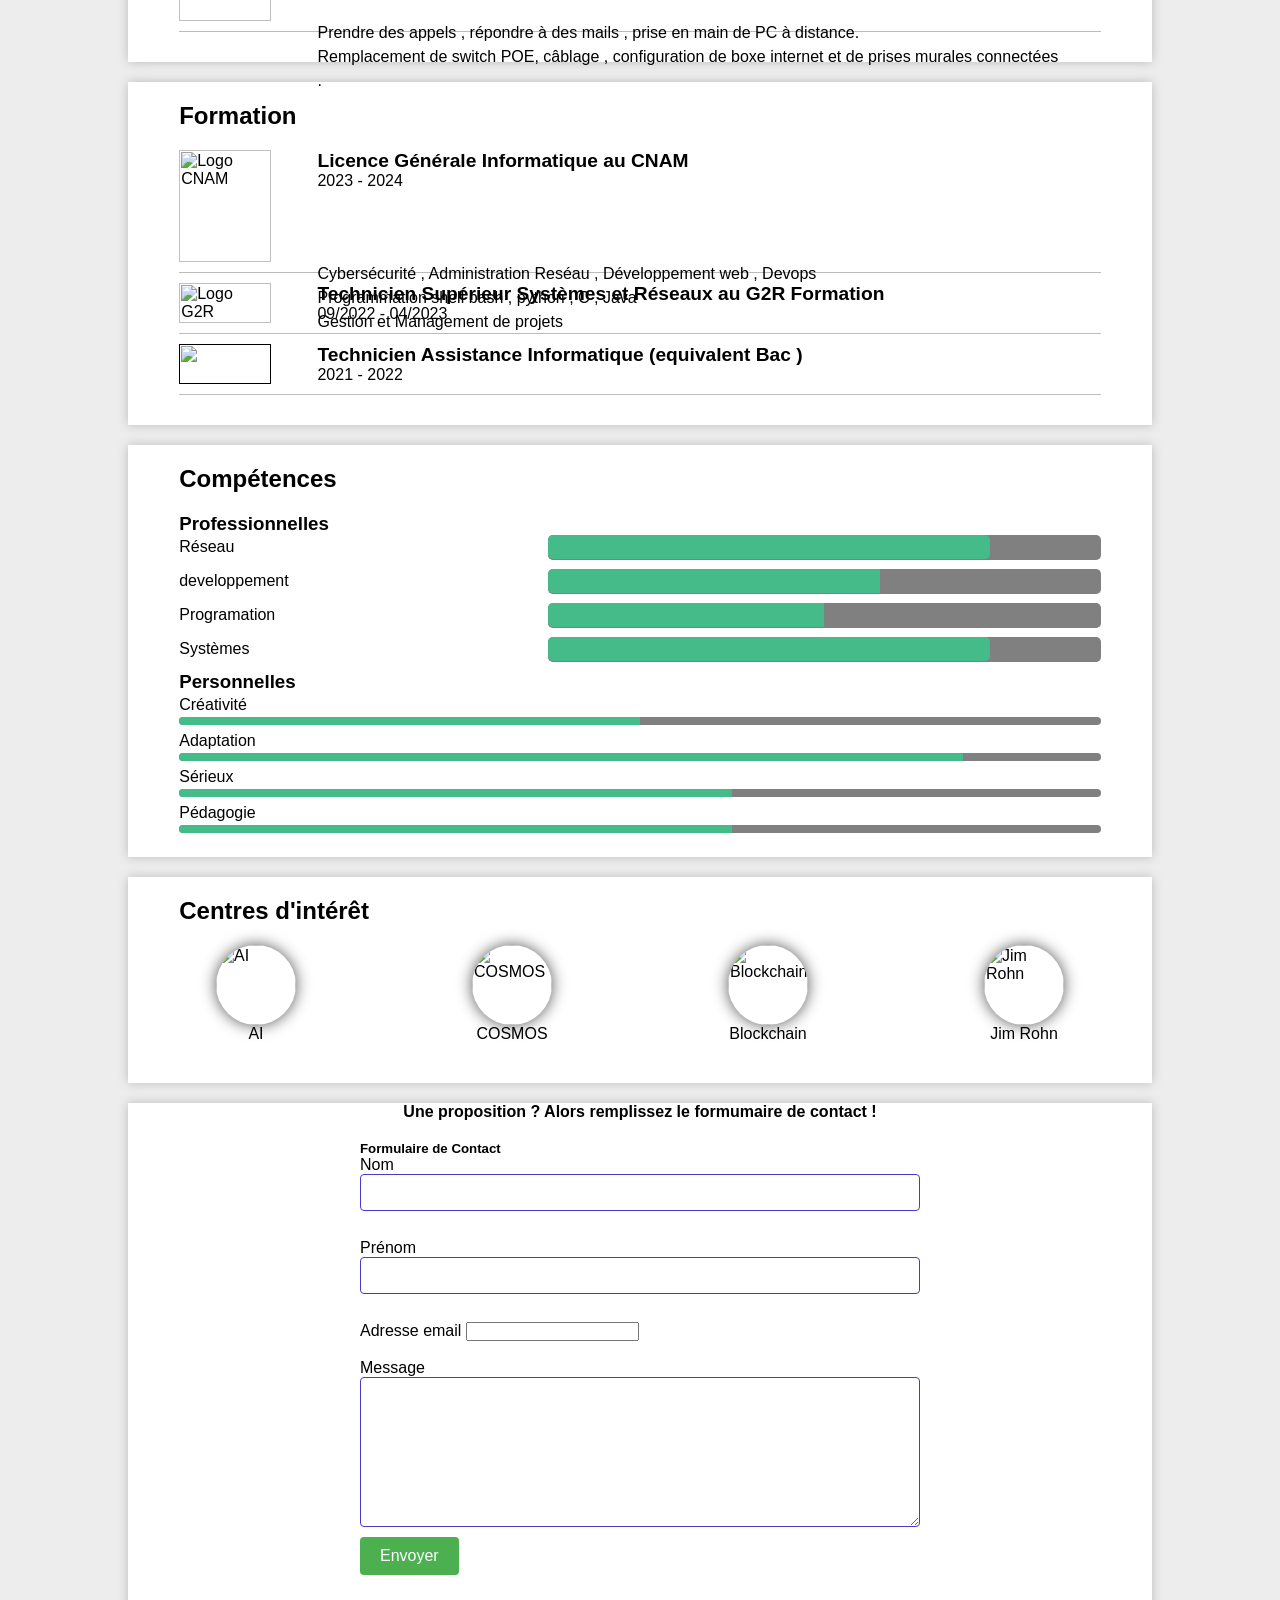
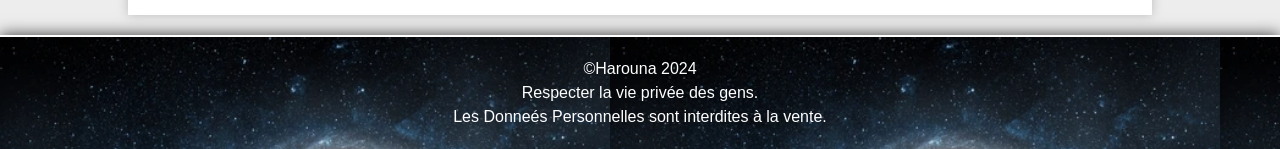
==== commit 21de79c2: "Update index.html" ====
--- a/index.html
+++ b/index.html
@@ -1,5 +1,5 @@
 <head>
-    <title> Administrateur Systèmes Et Réseaux Junior </title>
+    <title> Administrateur Systèmes Et Réseaux </title>
     <meta charset="utf-8">
     <meta name="viewport"
           content="width=device-width, initial-scale=1, user-scalable=no">
@@ -33,7 +33,7 @@
             </div>
             <div class="contact-flex">
                 <p>Adresse : </p>
-                <p>3 rue des Ombraies 92000 Nanterre </p>
+                <p>184 Grande rue 92310 Sèvres </p>
             </div>
             <div class="contact-flex">
                 <p>Téléphone :</p>
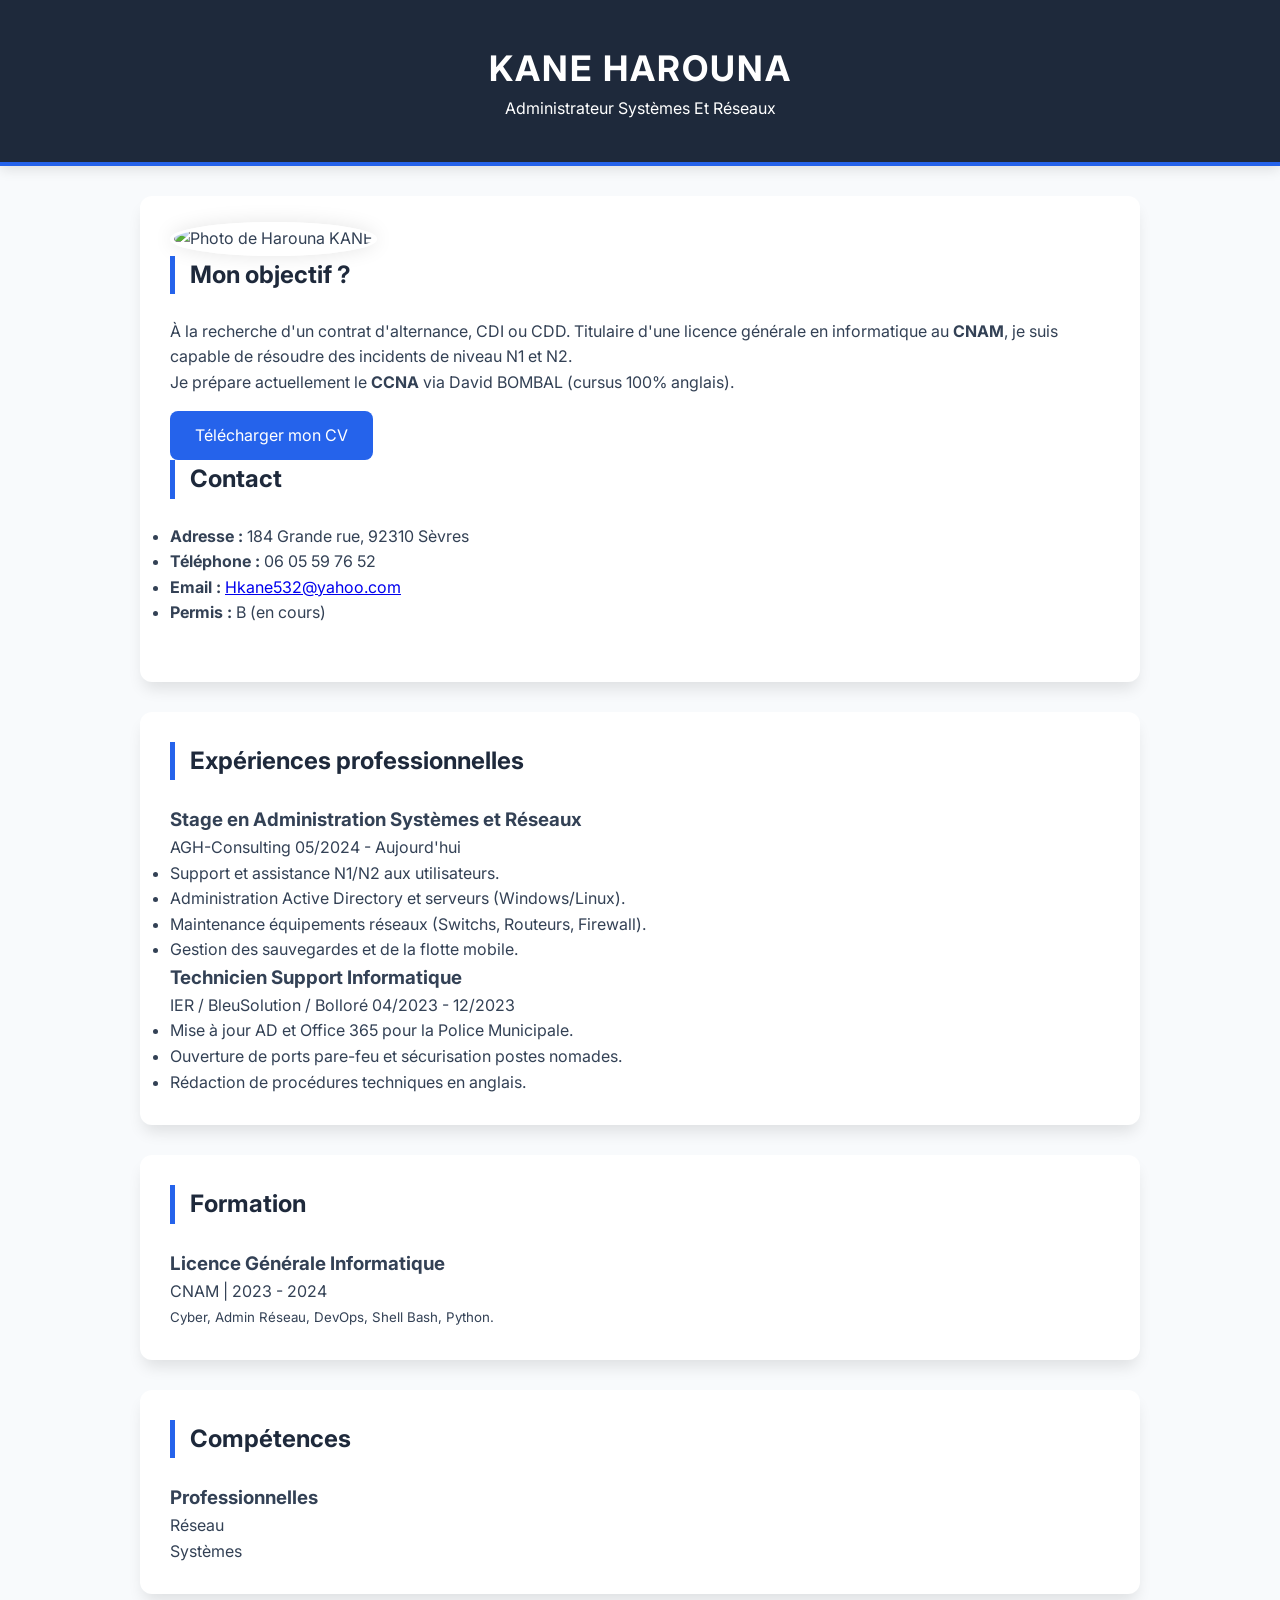
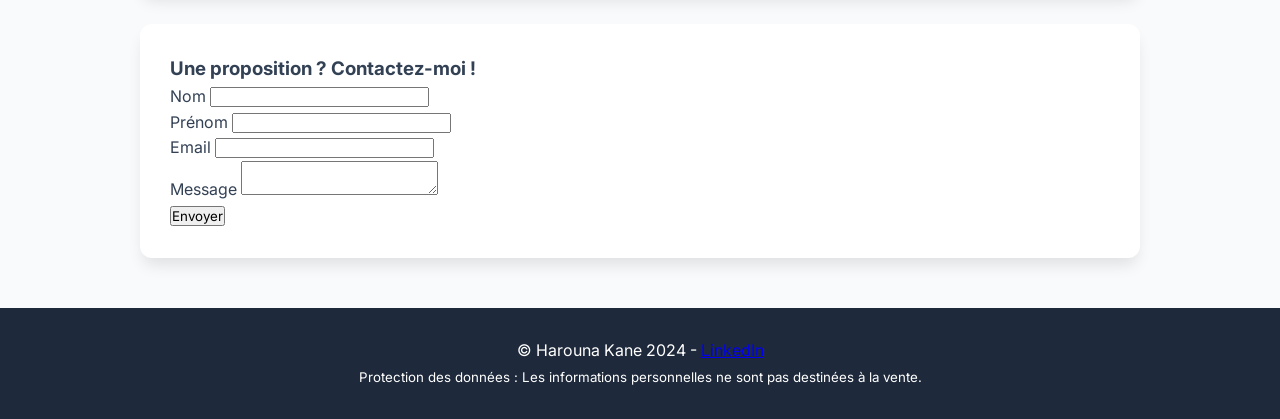
==== commit e2e5e294: "Update index.html" ====
--- a/index.html
+++ b/index.html
@@ -1,271 +1,125 @@
+<!DOCTYPE html>
+<html lang="fr">
 <head>
-    <title> Administrateur Systèmes Et Réseaux </title>
     <meta charset="utf-8">
-    <meta name="viewport"
-          content="width=device-width, initial-scale=1, user-scalable=no">
+    <meta name="viewport" content="width=device-width, initial-scale=1.0">
+    <title>Harouna KANE - Administrateur Systèmes Et Réseaux</title>
     <link rel="stylesheet" href="cv.css">
+    <link href="https://fonts.googleapis.com/css2?family=Inter:wght@400;600;700&display=swap" rel="stylesheet">
 </head>
 <body>
     <header>
-        <h1> KANE harouna </h1>
+        <h1>KANE Harouna</h1>
+        <p class="job-title">Administrateur Systèmes Et Réseaux</p>
     </header>
     
-    <section>
-        <div class="photo">
-            <img src="https://static.vecteezy.com/system/resources/previews/001/228/858/original/senegal-3d-flag-vector.jpg" alt="Ma photo de profil">
-        </div>
-        <div class="prez">
-            <h2>Mon objectif ?</h2>
-            <p>
-                À la recherche d'un contrat d'alternance ou un CDI , CDD en tant qu'administrateur système , je suis titulaire d'une licence générale en informatique au CNAM. <br>
-                Disponibilité à convnir, j'évolue avec les technologies et suis capable de résoudre des incidents de niveau N1 et N2. <br>
-                Motivé à évoluer dans un environnement professionnel stimulant, je suis prêt à m'engager à long terme et à continuer de développer mes compétences dans le domaine IT.<br>
-                Je parle couramant l'anglais.<br>
-            CCNA en cours de préparation sur le site de David BOMBAL ( 100% anglais ).<br>
-            </p>
-            <a href="CV_2024-09-14_Harouna_Kane.pdf" download>Télécharger mon CV</a>
-        </div>
-        <div class="contact">
-            <h2>Informations de contact</h2>
-            <div class="contact-flex">
-                <p>Nom : </p>
-                <p>KANE HAROUNA</p>
+    <main>
+        <section id="hero">
+            <div class="photo">
+                <img src="https://static.vecteezy.com/system/resources/previews/001/228/858/original/senegal-3d-flag-vector.jpg" alt="Photo de Harouna KANE">
             </div>
-            <div class="contact-flex">
-                <p>Adresse : </p>
-                <p>184 Grande rue 92310 Sèvres </p>
+            <div class="prez">
+                <h2>Mon objectif ?</h2>
+                <p>
+                    À la recherche d'un contrat d'alternance, CDI ou CDD. Titulaire d'une licence générale en informatique au <strong>CNAM</strong>, je suis capable de résoudre des incidents de niveau N1 et N2.
+                </p>
+                <p>Je prépare actuellement le <strong>CCNA</strong> via David BOMBAL (cursus 100% anglais).</p>
+                <a href="CV_2024-09-14_Harouna_Kane.pdf" class="btn-download" download>Télécharger mon CV</a>
             </div>
-            <div class="contact-flex">
-                <p>Téléphone :</p>
-                <p>06 05 59 76 52 </p>
+
+            <div class="contact">
+                <h2>Contact</h2>
+                <ul class="contact-list">
+                    <li><strong>Adresse :</strong> 184 Grande rue, 92310 Sèvres</li>
+                    <li><strong>Téléphone :</strong> 06 05 59 76 52</li>
+                    <li><strong>Email :</strong> <a href="mailto:Hkane532@yahoo.com">Hkane532@yahoo.com</a></li>
+                    <li><strong>Permis :</strong> B (en cours)</li>
+                </ul>
+                <div class="social">
+                    <a href="#" aria-label="Facebook"><img src="https://pngimg.com/uploads/facebook_logos/facebook_logos_PNG19756.png" alt=""></a>
+                    <a href="#" aria-label="LinkedIn"><img src="https://lofrev.net/wp-content/photos/2017/04/linkedin_logo.jpg" alt=""></a>
+                </div>
             </div>
-            <div class="contact-flex">
-                <p>Mail : </p>
-                <p><a href="mailto:Hkane532@yahoo.com">Hkane532@yahoo.com</a></p>
+        </section>
+        
+        <section id="experience">
+            <h2>Expériences professionnelles</h2>
+
+            <article class="exp-card">
+                <div class="exp-header">
+                    <h3>Stage en Administration Systèmes et Réseaux</h3>
+                    <span class="company">AGH-Consulting</span>
+                    <span class="duration">05/2024 - Aujourd'hui</span>
+                </div>
+                <ul>
+                    <li>Support et assistance N1/N2 aux utilisateurs.</li>
+                    <li>Administration Active Directory et serveurs (Windows/Linux).</li>
+                    <li>Maintenance équipements réseaux (Switchs, Routeurs, Firewall).</li>
+                    <li>Gestion des sauvegardes et de la flotte mobile.</li>
+                </ul>
+            </article>
+
+            <article class="exp-card">
+                <div class="exp-header">
+                    <h3>Technicien Support Informatique</h3>
+                    <span class="company">IER / BleuSolution / Bolloré</span>
+                    <span class="duration">04/2023 - 12/2023</span>
+                </div>
+                <ul>
+                    <li>Mise à jour AD et Office 365 pour la Police Municipale.</li>
+                    <li>Ouverture de ports pare-feu et sécurisation postes nomades.</li>
+                    <li>Rédaction de procédures techniques en anglais.</li>
+                </ul>
+            </article>
+        </section>
+        
+        <section id="education">
+            <h2>Formation</h2>
+            <div class="edu-item">
+                <h3>Licence Générale Informatique</h3>
+                <p>CNAM | 2023 - 2024</p>
+                <small>Cyber, Admin Réseau, DevOps, Shell Bash, Python.</small>
             </div>
-            <div class="contact-flex">
-                <p>Permis :</p>
-                <p>B loading</p>
+        </section>
+
+        <section id="skills">
+            <h2>Compétences</h2>
+            <div class="skills-container">
+                <div class="skill-group">
+                    <h3>Professionnelles</h3>
+                    <div class="skill"><span>Réseau</span><div class="bar"><span style="width:100%"></span></div></div>
+                    <div class="skill"><span>Systèmes</span><div class="bar"><span style="width:100%"></span></div></div>
+                </div>
             </div>
-            <div class="social">
-                <a href="#"><img src="https://pngimg.com/uploads/facebook_logos/facebook_logos_PNG19756.png" alt="Logo Fb"></a>
-                <a href="#"><img src="https://i.pinimg.com/originals/f4/0c/8b/f40c8ba50a7198c58e817b7a942095e7.jpg" alt="Logo Tw"></a>
-                <a href="#"><img src="https://lofrev.net/wp-content/photos/2017/04/linkedin_logo.jpg" alt="Logo Lk"></a>
-                <a href="#"><img src="https://www.freepnglogos.com/uploads/official-youtube-logo-png-18.png" alt="Logo Yt"></a>
-            </div>
-        </div>
-    </section>
-    
-    <section>
-        <h2>Expériences professionnelles</h2>
+        </section>
 
-        
-<div class="exp">
-            <div class="exp-logo">
-                <a href="#"><img src="https://ia803409.us.archive.org/19/items/capture-decran-2024-09-14-153223_202409/Capture%20d%27%C3%A9cran%202024-09-14%20153223.png" alt=""></a>
-            </div>
-            <div class="exp-info">
-                <h3> Stage en Administration Systèmes et Réseaux</h3>
-                <h4>AGH-Consulting (Paris , Casablanca et madrid )</h4>
-                <h4>15/05/2024 - aujourd'hui </h4>
-            </div>
-            <div class="exp-desc">
-                <p> Support et assistance (matériel et logiciel) aux utilisateurs <br>
-          Installation et configuration du matériel informatiques (poste de travail, périphériques)<br>
-          Diagnostic et résolution des incidents techniques <br>
-          Administration et maintenance du domaine Active Directory<br>
-          Administration et maintenance des serveurs physiques et virtualisés (Windows, Linux)<br>
-          Administration et maintenance des équipements réseaux (switch, routeurs, firewall)<br>
-          Gestion des sauvegardes<br>
-          Gestion de la flotte mobile (abonnements et terminaux).<br>
-                </p>
-            </div>
-        </div><br>
-
-        <div class="exp">
-            <div class="exp-logo">
-                <a href="#"><img src="https://ia904600.us.archive.org/20/items/capture-decran-2024-05-13-110207_202405/Capture%20d%27%C3%A9cran%202024-05-13%20110207.png" alt=""></a>
-            </div>
-            <div class="exp-info">
-                <h3>Technicien Support Informatique</h3>
-                <h4>IER/BleuSolution/Bollore</h4>
-                <h4>04/2023 - 12/2023</h4><br>
-            </div>
-            <div class="exp-desc">
-                <p>Mise à jour de comptes policiers minicipaux dans L'AD et OFFICE 365.<br>
-                Sécurisation des ordinateurs des agents nomades.<br>
-                Ouverture de ports sur le pare-feu pour permettre aux agents de se connecter de
-                façon sécurisée sur le site ANTAI ( site du gouvernement qui traite les
-                verbalisations).<br>
-                Déploiement et configuration de postes , formation des utilisateurs .<br>
-                Rédaction des procédures, repondre à des mails et appels téléphoniques en
-                anglais.etc.</p><br>
-            </div>
-        </div><br>
-        
-        <div class="exp">
-            <div class="exp-logo">
-                <a href="#"><img src="https://ia903203.us.archive.org/10/items/capture-decran-2024-05-13-112704/Capture%20d%27%C3%A9cran%202024-05-13%20112704.png" alt="Logo de LegalPlace"></a>
-            </div>
-            <div class="exp-info">
-                <h3>Stage technicien assistance informatique</h3>
-                <h4>INFOTING</h4>
-                <h4>Decembre 2022 - Mars 2023</h4> <br>
-            </div>
-            <div class="exp-desc">
-                <p>Mise en place d’un serveur GLPI sur DEBIAN 10<br>
-                Assistance utilisateurs, dépannage hardware et software<br>
-                Configuration et redirection (NAT/PAT VPN) sur un FORTINET.<br>
-                Créationet affectation de droits des utilisateurs sur Synology..</p><br>
-            </div>
-        </div><br>
-        <div class="exp">
-            <div class="exp-logo">
-                <a href="#"><img src="https://ia903203.us.archive.org/10/items/capture-decran-2024-05-13-112704/Capture%20d%27%C3%A9cran%202024-05-13%20112704.png" alt="Logo de PrestaShop"></a>
-            </div>
-            <div class="exp-info">
-                <h3>Stagiaire Technicien Support Hardware et Software</h3>
-                <h4>INFOTING</h4>
-                <h4>Juillet 2022 - Août 2022</h4><br>
-            </div>
-            <div class="exp-desc">
-                <p>Prendre des appels , répondre à des mails , prise en main de PC à distance.<br>
-                Remplacement de switch POE, câblage , configuration de boxe internet et de
-                prises murales connectées<br>
-.</p>
-            </div>
-        </div>
-    </section>
-    
-    <section>
-        <h2>Formation</h2>
-        <div class="exp">
-            <div class="exp-logo">
-                <a href="#"><img src="https://ia904600.us.archive.org/8/items/capture-decran-2024-05-13-142232/Capture%20d%27%C3%A9cran%202024-05-13%20142232.png" alt="Logo CNAM"></a>
-            </div>
-            <div class="exp-info">
-                <h3>Licence Générale Informatique au CNAM </h3>
-                <h4>2023 - 2024</h4>
-            </div>
-            <div class="exp-desc">
-                <p>Cybersécurité , Administration Reséau , Développement web , Devops <br>
-                Programmation shell bash , python , C , Java <br>
-                Gestion et Management de projets <br>
-</p>
-            </div>
-        </div>
-        <div class="exp">
-            <div class="exp-logo">
-                <a href="#"><img src="https://ia904600.us.archive.org/0/items/capture-decran-2024-05-13-142314/Capture%20d%27%C3%A9cran%202024-05-13%20142314.png" alt="Logo G2R"></a>
-            </div>
-            <div class="exp-info">
-                <h3>Technicien Supérieur Systèmes et Réseaux au G2R Formation
-</h3>
-                <h4>09/2022 - 04/2023 </h4>
-            </div>
-            <div class="exp-desc">
-                <!-- p>blablabla</p> -->
-            </div>
-        </div>
-        <div class="exp">
-            <div class="exp-logo">
-                <a href=""><img src="https://ia904600.us.archive.org/0/items/capture-decran-2024-05-13-142314/Capture%20d%27%C3%A9cran%202024-05-13%20142314.png" alt=""></a>
-            </div>
-            <div class="exp-info">
-                <h3>Technicien Assistance Informatique (equivalent Bac )</h3>
-                <h4>2021 - 2022</h4>
-            </div>
-            <div class="exp-desc">
-                <!--<p>blablabla</p> -->
-            </div>
-        </div>
-    </section>
-    
-    <section>
-        <h2>Compétences</h2>
-        <h3 class="h3gauche">Professionnelles</h3>
-        <div class="comp">
-            <p>Réseau</p>
-            <div class="conteneur-barre"><span class="barre c100"></span></div>
-        </div>
-        <div class="comp">
-            <p>developpement </p>
-            <div class="conteneur-barre"><span class="barre c95"></span></div>
-        </div>
-        <div class="comp">
-            <p>Programation</p>
-            <div class="conteneur-barre"><span class="barre c90"></span></div>
-        </div>
-        <div class="comp">
-            <p>Systèmes</p>
-            <div class="conteneur-barre"><span class="barre c100"></span></div>
-        </div>
-        <h3 class="h3gauche">Personnelles</h3>
-        <div class="comp2">
-            <p>Créativité</p>
-            
-            <div class="conteneur-barre2"><span class="barre c90"></span></div>
-        </div>
-        <div class="comp2">
-            <p>Adaptation</p>
-           <!-- <p>85%</p> -->
-            <div class="conteneur-barre2"><span class="barre c85"></span></div>
-        </div>
-        <div class="comp2">
-            <p>Sérieux</p>
-           <!-- <p>95%</p> -->
-            <div class="conteneur-barre2"><span class="barre c95"></span></div>
-        </div>
-        <div class="comp2">
-            <p>Pédagogie</p>
-            <!--<p>95%</p>-->
-            <div class="conteneur-barre2"><span class="barre c95"></span></div>
-        </div>
-    </section>
-    
-    <section>
-        <h2>Centres d'intérêt</h2>
-        <figure class="interet">
-            <img src="https://ia600401.us.archive.org/14/items/capture-decran-2024-05-13-144453/Capture%20d%27%C3%A9cran%202024-05-13%20144453.png" alt="AI">
-            <figcaption>AI</figcaption>
-        </figure>
-        <figure class="interet">
-            <img src="https://ia902209.us.archive.org/5/items/capture-decran-2024-05-13-144710/Capture%20d%27%C3%A9cran%202024-05-13%20144710.png" alt="COSMOS">
-            <figcaption>COSMOS</figcaption>
-        </figure>
-        <figure class="interet">
-            <img src="https://ia800300.us.archive.org/1/items/capture-decran-2024-05-13-144907/Capture%20d%27%C3%A9cran%202024-05-13%20144907.png" alt="Blockchain">
-            <figcaption>Blockchain</figcaption>
-        </figure>
-        <figure class="interet">
-            <img src="https://ia600400.us.archive.org/4/items/capture-decran-2024-05-13-144802/Capture%20d%27%C3%A9cran%202024-05-13%20144802.png" alt="Jim Rohn">
-            <figcaption>Jim Rohn</figcaption>
-        </figure>
-    </section>
-    
-    <section>
-      <h4>Une proposition ? Alors remplissez le formumaire de contact !</h4>
-    <div class="container">
-        <h5>Formulaire de Contact</h5>
-        <form action="/envoyer_email.php" method="post"> 
-            <label for="nom">Nom</label>
-            <input type="text" id="nom" name="nom" required> <br> <br>
-            <label for="nom">Prénom</label>
-            <input type="text" id="nom" name="nom" required> <br> <br>
-            <label for="email">Adresse email </label>
-            <input type="email" id="email" name="email" required> <br> <br>
-    
-            <label for="message">Message </label>
-            <textarea id="message" name="message" required></textarea>
-    
-            <input type="submit" value="Envoyer">
-        </form>
-    </div>
-    </section>
+        <section id="contact-form">
+            <h3>Une proposition ? Contactez-moi !</h3>
+            <form action="/envoyer_email.php" method="post"> 
+                <div class="form-group">
+                    <label for="last-name">Nom</label>
+                    <input type="text" id="last-name" name="nom" required>
+                </div>
+                <div class="form-group">
+                    <label for="first-name">Prénom</label>
+                    <input type="text" id="first-name" name="prenom" required>
+                </div>
+                <div class="form-group">
+                    <label for="email">Email</label>
+                    <input type="email" id="email" name="email" required>
+                </div>
+                <div class="form-group">
+                    <label for="message">Message</label>
+                    <textarea id="message" name="message" required></textarea>
+                </div>
+                <button type="submit">Envoyer</button>
+            </form>
+        </section>
+    </main>
     
     <footer>
-        <p><a href="https://www.linkedin.com/in/h-kane">©Harouna </a> 2024</p>
-        <p>Respecter la vie privée des gens. <br>
-          Les Donneés Personnelles sont interdites à la vente.</p>
+        <p>© Harouna Kane 2024 - <a href="https://www.linkedin.com/in/h-kane">LinkedIn</a></p>
+        <p><small>Protection des données : Les informations personnelles ne sont pas destinées à la vente.</small></p>
     </footer>
-</body> 
+</body>
+</html>
--- a/cv.css
+++ b/cv.css
@@ -1,295 +1,145 @@
-/*STYLES GENERAUX*/
-*{
-    font-family: Avenir, sans-serif;
-    padding: 0px;
-    margin: 0px;
-    text-align: justify;
-    box-sizing: border-box;
-}
-body{
-    background: #ededed;
-}
-p{
-    font-size: 1em;
-    line-height: 1.5em;
-}
-a{
-    text-decoration: none;
-    color: #000;
+/* VARIABLES ET RESET */
+:root {
+    --primary: #2563eb;    /* Bleu moderne */
+    --secondary: #1e293b;  /* Ardoise foncée */
+    --accent: #f59e0b;     /* Ambre pour les boutons */
+    --bg-body: #f8fafc;
+    --card-bg: #ffffff;
+    --text-main: #334155;
 }
 
-/*HEADER & FOOTER*/
-header, footer{
-    width: 100%;
-    padding: 20px 0px;
-    background: url("cvimg.png") #4f4f4f;
-    box-shadow: 0px 0px 15px #333;
-}
-header{
-    border-bottom: 2px solid #fff;
-    height: 120px;
-}
-header h1{
-    color: white;
-    font-size: 1.5em;
-    width: 90%;
-    margin: 0 auto;
+* {
+    margin: 0;
+    padding: 0;
+    box-sizing: border-box;
+    font-family: 'Inter', -apple-system, sans-serif;
 }
 
-footer{
-    border-top: 2px solid #fff;
-}
-footer p{
-    width: 90%;
-    margin: 0 auto;
-    color: #fff;
-    text-align: center;
-}
-footer a{
-    color: #fff;
+body {
+    background: var(--bg-body);
+    color: var(--text-main);
+    line-height: 1.6;
 }
 
-/*SECTIONS*/
-section{
-    display: flex; 
-    flex-flow: row wrap;
-    justify-content: center;
-    width: 100%;
-    padding-bottom: 20px;
-    margin: 20px auto;
-    box-shadow: 0px 0px 10px #bbb;
-    background-color: #fff;
+/* HEADER & FOOTER */
+header {
+    background: var(--secondary);
+    color: white;
+    padding: 40px 0;
+    text-align: center;
+    border-bottom: 4px solid var(--primary);
+    box-shadow: 0 4px 12px rgba(0,0,0,0.1);
 }
 
-section h2{
-    margin: 20px 0;
-    width: 90%;
-}
-section > div{
-    width: 90%;
+header h1 {
+    font-size: 2.2em;
+    text-transform: uppercase;
+    letter-spacing: 2px;
 }
 
-/*SECTION INFOS*/
-.photo{
+footer {
+    background: var(--secondary);
+    color: white;
+    padding: 30px;
     text-align: center;
+    margin-top: 50px;
 }
-.photo img{
+
+/* SECTIONS */
+section {
+    max-width: 1000px;
+    margin: 30px auto;
+    background: var(--card-bg);
+    padding: 30px;
+    border-radius: 12px;
+    box-shadow: 0 10px 15px -3px rgba(0,0,0,0.1);
+}
+
+h2 {
+    color: var(--secondary);
+    border-left: 5px solid var(--primary);
+    padding-left: 15px;
+    margin-bottom: 25px;
+    font-size: 1.5em;
+}
+
+/* INFOS & PHOTO */
+.profile-container {
+    display: flex;
+    flex-wrap: wrap;
+    gap: 30px;
+    align-items: center;
+}
+
+.photo img {
     width: 150px;
     height: 150px;
-    border: 3px solid #fff;
-    box-shadow: 0px 0px 10px #777;
     border-radius: 50%;
-    margin-top: -80px;
-}
-.prez{
-    border-bottom: 2px dashed #ccc;
-}
-.prez a{
-    display: block;
-    text-align: center;
-    padding: 10px;
-    margin: 10px auto 30px auto;
-    color: #fff;
-    background-color: #EA0;
-    box-shadow: 0px 0px 10px #ccc;
-    border-radius: 5px;
-}
-.contact-flex{
-    display: flex;
-    flex-flow: row wrap;
-    align-items: center;
-}
-.contact-flex p:first-child{
-    flex: 0 0 40%;
-}
-.contact-flex p:last-child{
-    flex: 0 0 60%;
-}
-.social{
-    display: flex;
-    justify-content: space-around;
-    margin: 10px auto 0px auto;
-}
-.social img{
-    width: 40px;
-    height: 40px;
+    object-fit: cover;
+    border: 4px solid white;
+    box-shadow: 0 0 20px rgba(0,0,0,0.1);
+    /* Effet de flottement pour le dynamisme */
+    margin-top: -60px; 
 }
 
-/*SECTION EXP ET FORMATION*/
-.exp{
-    display: flex;
-    flex-flow: row wrap;
-    border-bottom: 1px solid #bbb;
-    padding-bottom: 10px;
-    margin-bottom: 10px;
-}
-.exp-info{
-    display: flex;
-    flex-flow: column wrap;
-}
-.exp-logo{
-    flex: 0 0 25%;
-    max-width: 100px;
-}
-.exp-info{
-    flex: 0 0 70%;
-    margin-left: auto;
-}
-.exp img{
-    width: 100%;
-}
-.exp h3{
-    font-size:  1.2em;
-}
-.exp h4{
-    font-size:  1em;
-    font-weight: normal;
+.prez a {
+    display: inline-block;
+    margin-top: 15px;
+    padding: 12px 25px;
+    background: var(--primary);
+    color: white;
+    text-decoration: none;
+    border-radius: 8px;
+    transition: transform 0.2s;
 }
 
-/*SECTION COMPETENCES*/
-.h3gauche{
-    width: 90%;
-}
-.comp{
-    display:flex;
-    flex-flow: row wrap;
-    margin-bottom: 10px;
-}
-.comp p{
-    flex: 0 0 40%;
-}
-.conteneur-barre{
-    flex: 0 0 60%;
-    border-radius: 5px;
-    background-color: grey;
-    border-bottom: 1px ridge grey;
-}
-.barre{
-    display: block;
-    height: 100%;
-    border-top-left-radius: 5px;
-    border-bottom-left-radius: 5px;
-}
-.c85{
-    width: 85%;
-    background-color: rgb(68, 187, 136);
-}
-.c90{
-    width: 50%;
-    background-color: #4B8;
-}
-.c95{
-    width: 60%;
-    background-color: #4B8;
-}
-.c100{
-    width: 80%;
-    background-color: #4B8;
-    border-radius: 5px;
-}
-.comp2{
-    display: flex;
-    flex-flow: row wrap;
-    justify-content: space-between;
-}
-.conteneur-barre2{
-    flex: 0 0 100%;
-    height: 0.5em;
-    margin-bottom: 0.25em;
-    border-radius: 5px;
-    background-color: grey;
+.prez a:hover {
+    transform: translateY(-2px);
+    background: #1d4ed8;
 }
 
-/*SECTION INTERETS*/
-.interet{
-    flex: 0 1 50%;
+/* EXPERIENCES */
+.exp {
     display: flex;
-    flex-flow: column wrap;
-    align-items: center;
-    margin-bottom: 20px;
-}
-.interet img{
-    width: 80px;
-    height: 80px;
-    border-radius: 50%;
-    box-shadow: 0px 0px 15px #555;
+    gap: 20px;
+    margin-bottom: 25px;
+    padding-bottom: 20px;
+    border-bottom: 1px solid #e2e8f0;
 }
 
-/*VERSION BUREAU DU CV*/
-@media screen and (min-width: 980px){
-    section{
-        width: 80%;
-        box-shadow: 0px 0px 10px #bbb;
-    }
-    a:hover{
-        color: #EA0;
-    }
-    header h1{
-        width: 80%;
-    }
-    .prez, .contact{
-        flex: 0 0 45%;
-    }
-    .prez{
-        border-bottom: none;
-        border-right: 2px solid #ccc;
-        padding-right: 20px;
-        margin-left: auto;
-    }
-    .contact{
-        padding-left: 20px;
-        margin-right: auto;
-    }
-    .prez a{
-        border: 2px solid transparent;
-    }
-    .prez a:hover{
-        color: #f28835;
-        background-color: #fff;
-        border: 2px solid #f28835;
-        box-shadow: 0px 0px 20px #666;
-    }
-    .exp-logo{
-        flex: 0 0 10%;
-    }
-    .exp-info, .exp-desc{
-        flex: 0 0 85%;
-        margin-left: auto;
-    }
-    .interet{
-        flex: 0 1 25%;
+.exp-logo img {
+    width: 80px;
+    height: auto;
+    filter: grayscale(20%);
+}
+
+.exp h3 { color: var(--primary); }
+
+/* COMPÉTENCES (BARRES RÉELLES) */
+.comp {
+    margin-bottom: 15px;
+}
+
+.conteneur-barre {
+    width: 100%;
+    height: 10px;
+    background: #e2e8f0;
+    border-radius: 5px;
+    overflow: hidden;
+    margin-top: 5px;
+}
+
+.barre {
+    height: 100%;
+    background: linear-gradient(90deg, var(--primary), #60a5fa);
+    display: block;
+}
+
+/* RESPONSIVE BUREAU */
+@media (min-width: 768px) {
+    .grid-2 {
+        display: grid;
+        grid-template-columns: 1fr 1fr;
+        gap: 40px;
     }
 }
-    .container {
-     max-width: 600px;
-     margin: 0 auto;
-     padding: 20px;
- }
-
-    input[type="text"],
-    textarea {
-     width: 100%;
-     padding: 10px;
-     margin-bottom: 10px;
-     border: 1px solid #493aca;
-     border-radius: 4px;
-     box-sizing: border-box;
- }
-
-    textarea {
-     height: 150px;
- }
-
-    input[type="submit"] {
-     background-color: #4CAF50;
-     color: white;
-     padding: 10px 20px;
-     border: none;
-     border-radius: 4px;
-     cursor: pointer;
-     font-size: 16px;
- }
-
-    input[type="submit"]:hover {
-     background-color: #45a049;
- }
